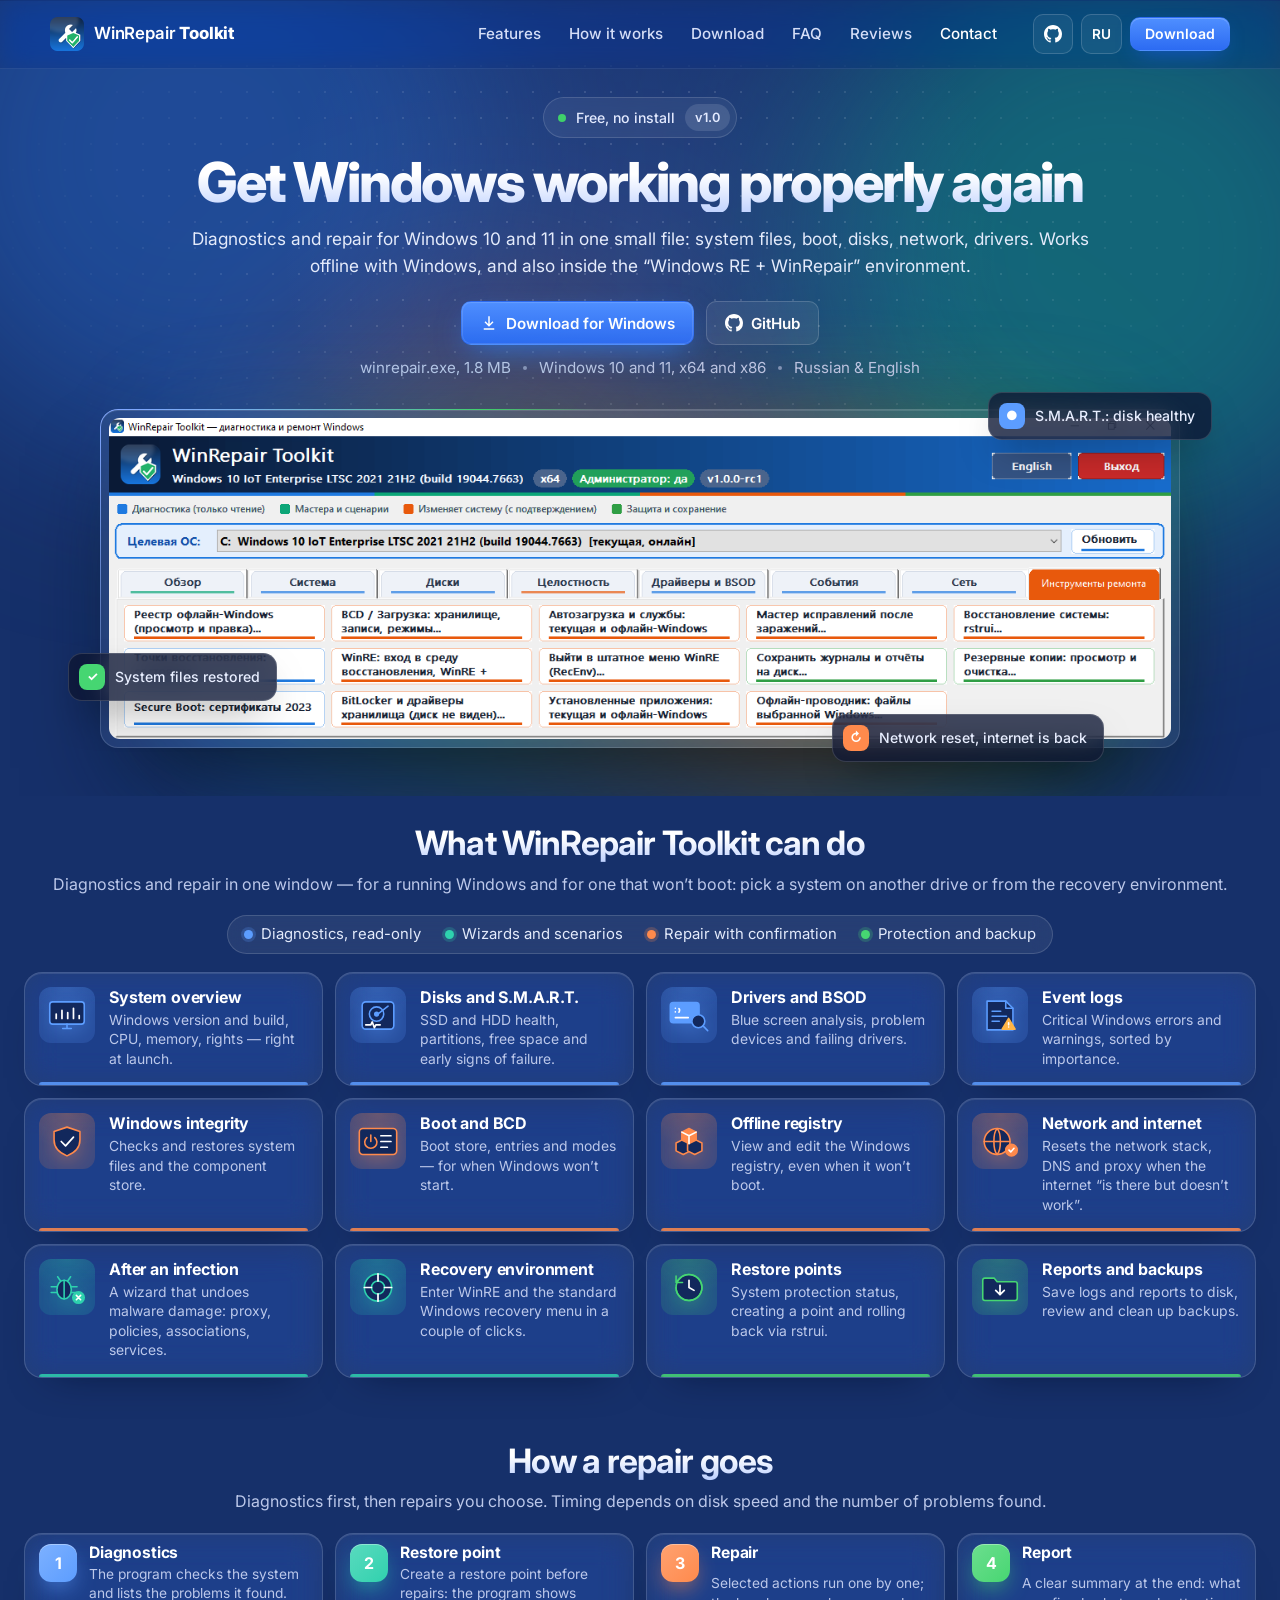
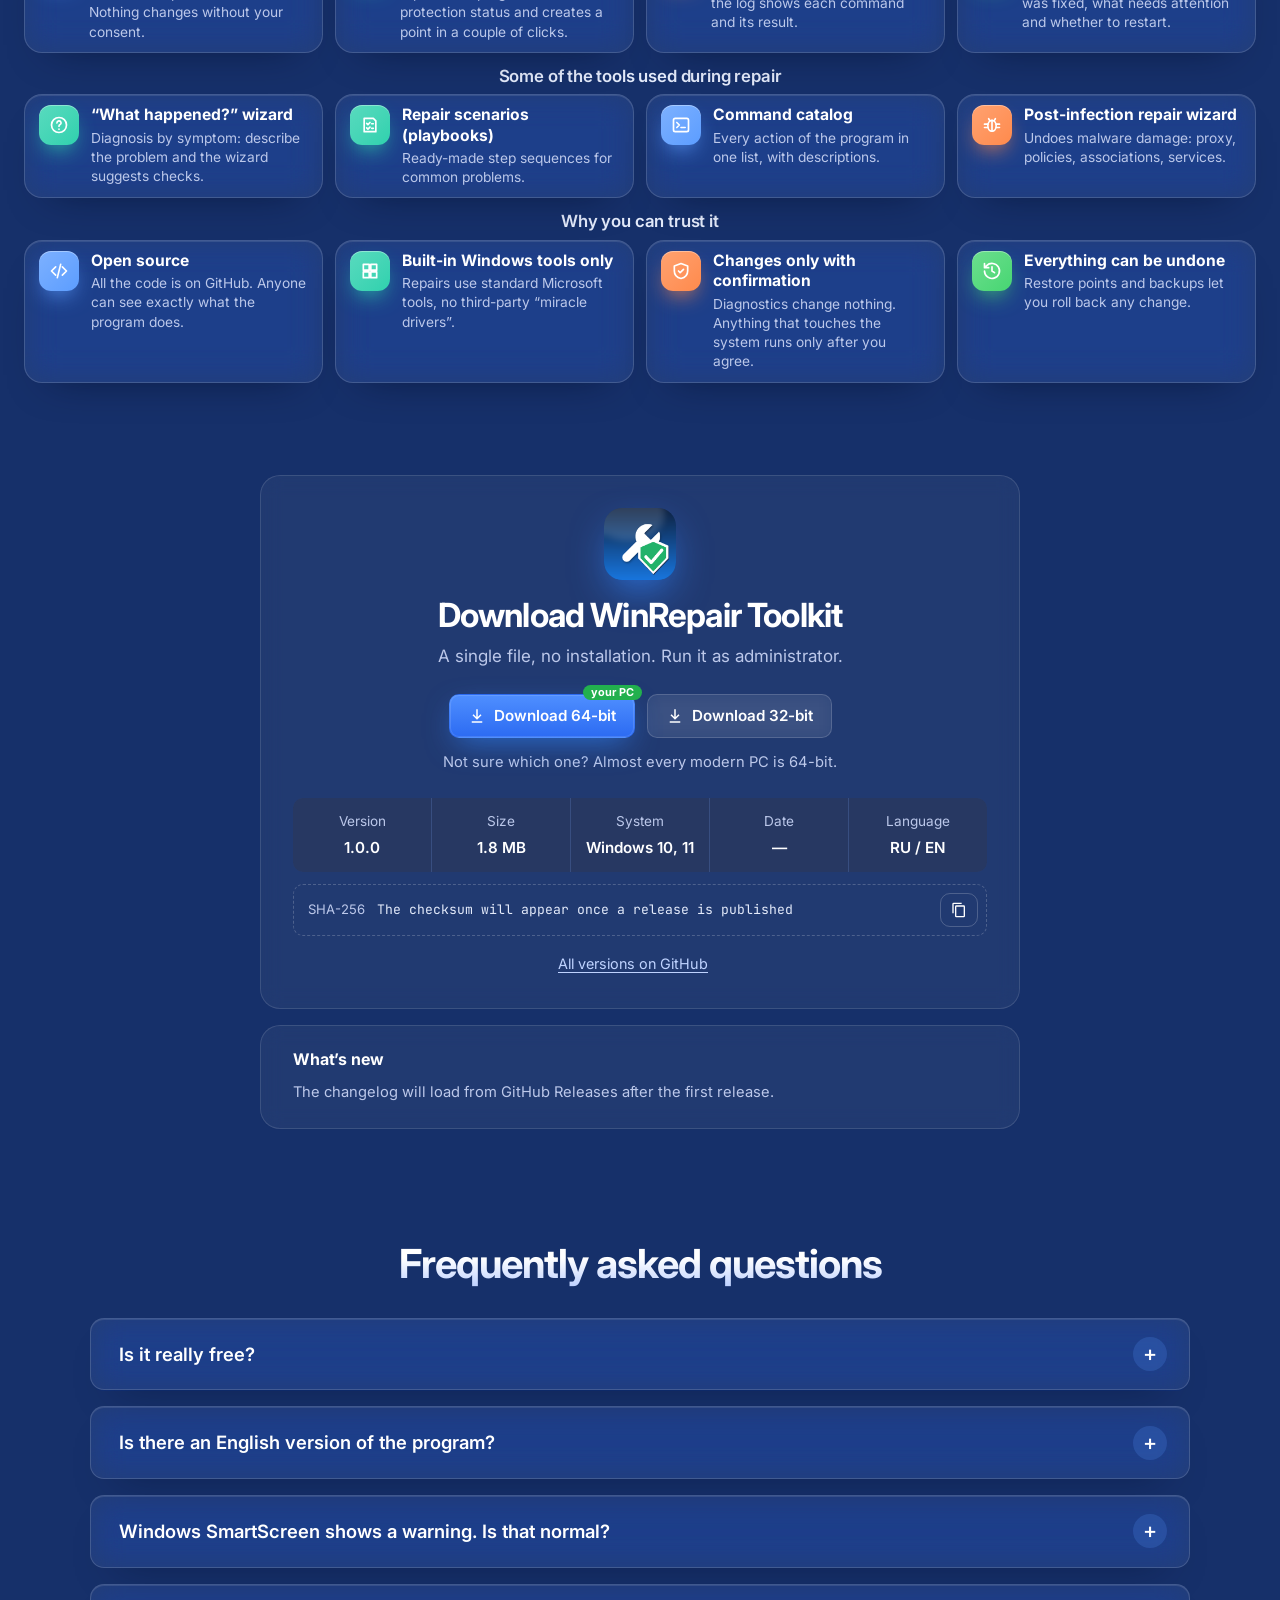
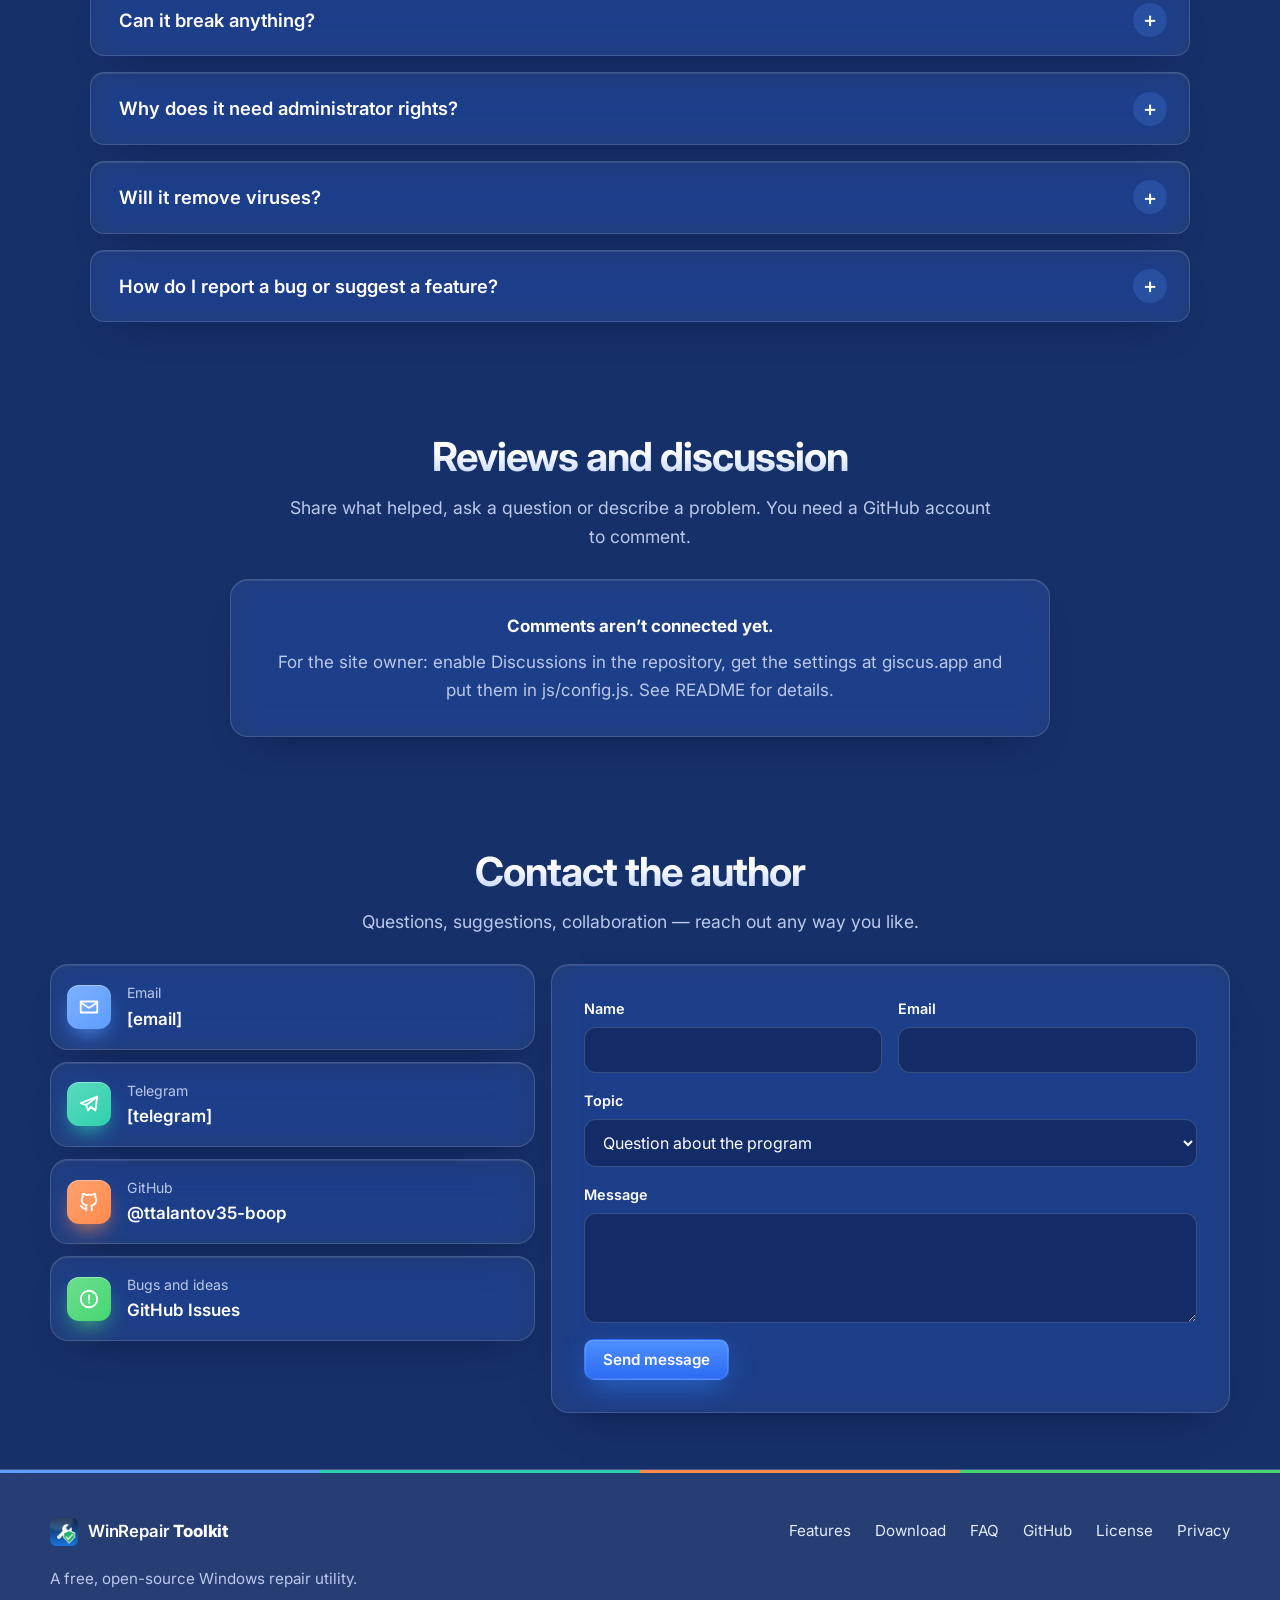
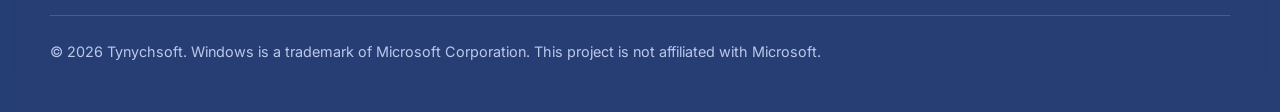
==== index.html @ cd5e45e7 "Add files via upload" ====
<!DOCTYPE html>
<html lang="ru">
<head>
  <meta charset="utf-8">
  <meta name="viewport" content="width=device-width, initial-scale=1">
  <title>WinRepair Toolkit — бесплатная утилита для ремонта Windows 10 и 11</title>
  <meta name="description" content="WinRepair Toolkit находит и исправляет типичные неполадки Windows 10 и 11: системные файлы, сеть, Центр обновления, диски, автозагрузка. Бесплатно, с открытым кодом на GitHub.">
  <meta name="theme-color" content="#16306A">
  <link rel="icon" href="favicon.ico" sizes="any">
  <link rel="icon" href="img/favicon-32.png" type="image/png" sizes="32x32">
  <link rel="apple-touch-icon" href="img/apple-touch-icon.png">
  <link rel="canonical" href="https://your-username.github.io/winrepair-toolkit/">

  <!-- Open Graph -->
  <meta property="og:type" content="website">
  <meta property="og:title" content="WinRepair Toolkit — ремонт Windows в один клик">
  <meta property="og:description" content="Бесплатная утилита с открытым кодом: диагностика и исправление неполадок Windows 10 и 11.">
  <meta property="og:url" content="https://your-username.github.io/winrepair-toolkit/">
  <meta property="og:image" content="https://your-username.github.io/winrepair-toolkit/img/og-image.png">
  <meta property="og:locale" content="ru_RU">
  <meta property="og:locale:alternate" content="en_US">
  <meta name="twitter:card" content="summary_large_image">

  <link rel="preconnect" href="https://fonts.googleapis.com">
  <link rel="preconnect" href="https://fonts.gstatic.com" crossorigin>
  <link href="https://fonts.googleapis.com/css2?family=Inter:wght@400;500;600;700;800&family=JetBrains+Mono:wght@400;600&display=swap" rel="stylesheet">
  <link rel="stylesheet" href="css/style.css">

  <script type="application/ld+json">
  {
    "@context": "https://schema.org",
    "@type": "SoftwareApplication",
    "name": "WinRepair Toolkit",
    "operatingSystem": "Windows 10, Windows 11",
    "inLanguage": ["ru", "en"],
    "applicationCategory": "UtilitiesApplication",
    "fileSize": "1.8 MB",
    "offers": { "@type": "Offer", "price": "0", "priceCurrency": "USD" },
    "description": "Бесплатная утилита для диагностики и ремонта Windows 10 и 11 с открытым исходным кодом."
  }
  </script>
</head>
<body>
  <a class="skip-link" href="#main" data-i18n="skip">Перейти к содержимому</a>
  <div class="scroll-progress" aria-hidden="true"></div>

  <!-- ===== Шапка ===== -->
  <header class="site-header">
    <div class="container header-inner">
      <a class="brand" href="#top" aria-label="WinRepair Toolkit — на главную">
        <img src="img/logo.png" width="34" height="34" alt="">
        <span>WinRepair <b>Toolkit</b></span>
      </a>

      <nav class="main-nav" id="main-nav" aria-label="Основное меню" data-i18n-attr="aria-label:nav.label">
        <a href="#features" data-i18n="nav.features">Возможности</a>
        <a href="#how" data-i18n="nav.how">Как работает</a>
        <a href="#download" data-i18n="nav.download">Скачать</a>
        <a href="#faq" data-i18n="nav.faq">Вопросы</a>
        <a href="#comments" data-i18n="nav.comments">Отзывы</a>
        <a href="#contacts" data-i18n="nav.contacts">Контакты</a>
      </nav>

      <div class="header-actions">
        <a class="gh-link js-gh-repo" href="#" target="_blank" rel="noopener" aria-label="Репозиторий на GitHub" data-i18n-attr="aria-label:gh.repoLabel">
          <svg width="18" height="18" viewBox="0 0 16 16" aria-hidden="true"><path fill="currentColor" d="M8 0C3.58 0 0 3.58 0 8c0 3.54 2.29 6.53 5.47 7.59.4.07.55-.17.55-.38 0-.19-.01-.82-.01-1.49-2.01.37-2.53-.49-2.69-.94-.09-.23-.48-.94-.82-1.13-.28-.15-.68-.52-.01-.53.63-.01 1.08.58 1.23.82.72 1.21 1.87.87 2.33.66.07-.52.28-.87.51-1.07-1.78-.2-3.64-.89-3.64-3.95 0-.87.31-1.59.82-2.15-.08-.2-.36-1.02.08-2.12 0 0 .67-.21 2.2.82.64-.18 1.32-.27 2-.27.68 0 1.36.09 2 .27 1.53-1.04 2.2-.82 2.2-.82.44 1.1.16 1.92.08 2.12.51.56.82 1.27.82 2.15 0 3.07-1.87 3.75-3.65 3.95.29.25.54.73.54 1.48 0 1.07-.01 1.93-.01 2.2 0 .21.15.46.55.38A8.013 8.013 0 0016 8c0-4.42-3.58-8-8-8z"/></svg>
                  </a>
        <button class="icon-btn js-lang" type="button" aria-label="Switch to English" data-i18n-attr="aria-label:lang.switch">EN</button>
        <a class="btn btn-primary btn-sm header-cta" href="#download" data-i18n="cta.download">Скачать</a>
        <button class="icon-btn burger js-burger" type="button" aria-controls="main-nav" aria-expanded="false" aria-label="Открыть меню" data-i18n-attr="aria-label:nav.open">
          <span></span><span></span><span></span>
        </button>
      </div>
    </div>
  </header>

  <main id="main">
    <!-- ===== Hero ===== -->
    <section class="hero" id="top">
      <div class="hero-bg" aria-hidden="true">
        <span class="aurora a1"></span><span class="aurora a2"></span><span class="aurora a3"></span><span class="aurora a4"></span>
        <span class="hero-grid-dots"></span>
        <span class="spotlight"></span>
      </div>

      <div class="container hero-inner">
        <a class="hero-badge" href="#download">
          <span class="dot"></span>
          <span data-i18n="hero.badge">Бесплатно и без установки</span>
          <span class="badge-ver js-version-badge">v1.0</span>
        </a>

        <h1 class="hero-title" data-i18n="hero.title">Windows снова работает как надо</h1>
        <p class="hero-lead" data-i18n="hero.lead">Диагностика и ремонт Windows 10 и 11 в одном маленьком файле: системные файлы, загрузка, диски, сеть, драйверы, работа оффлайн с Windows, также в среде «Windows RE + WinRepair».</p>

        <div class="hero-actions">
          <a class="btn btn-primary btn-glow js-dl-primary" href="#download">
            <svg width="18" height="18" viewBox="0 0 24 24" aria-hidden="true"><path fill="currentColor" d="M11 3h2v10.17l3.59-3.58L18 11l-6 6-6-6 1.41-1.41L11 13.17V3zM5 19h14v2H5z"/></svg>
            <span data-i18n="hero.download">Скачать для Windows</span>
          </a>
          <a class="btn btn-glass js-gh-repo" href="#" target="_blank" rel="noopener">
            <svg width="18" height="18" viewBox="0 0 16 16" aria-hidden="true"><path fill="currentColor" d="M8 0C3.58 0 0 3.58 0 8c0 3.54 2.29 6.53 5.47 7.59.4.07.55-.17.55-.38 0-.19-.01-.82-.01-1.49-2.01.37-2.53-.49-2.69-.94-.09-.23-.48-.94-.82-1.13-.28-.15-.68-.52-.01-.53.63-.01 1.08.58 1.23.82.72 1.21 1.87.87 2.33.66.07-.52.28-.87.51-1.07-1.78-.2-3.64-.89-3.64-3.95 0-.87.31-1.59.82-2.15-.08-.2-.36-1.02.08-2.12 0 0 .67-.21 2.2.82.64-.18 1.32-.27 2-.27.68 0 1.36.09 2 .27 1.53-1.04 2.2-.82 2.2-.82.44 1.1.16 1.92.08 2.12.51.56.82 1.27.82 2.15 0 3.07-1.87 3.75-3.65 3.95.29.25.54.73.54 1.48 0 1.07-.01 1.93-.01 2.2 0 .21.15.46.55.38A8.013 8.013 0 0016 8c0-4.42-3.58-8-8-8z"/></svg>
            <span>GitHub</span>
            <span class="btn-stars js-gh-stars" hidden></span>
          </a>
        </div>
        <p class="hero-meta"><span class="js-file-meta">winrepair.exe, 1,8 МБ</span><span class="sep" aria-hidden="true"></span><span data-i18n="hero.meta">Windows 10 и 11, x64 и x86</span><span class="sep" aria-hidden="true"></span><span data-i18n="hero.lang">Русский и English</span></p>

        <!-- Скриншот программы в 3D-рамке -->
        <div class="showcase js-showcase">
          <div class="showcase-glow" aria-hidden="true"></div>
          <figure class="showcase-frame">
            <img src="img/screenshot.png" width="1280" height="388" alt="Главное окно WinRepair Toolkit: выбор целевой Windows, вкладки диагностики и инструменты ремонта" data-i18n-attr="alt:shot.alt" fetchpriority="high">
          </figure>
          <ul class="chips" aria-hidden="true">
            <li class="chip c1" style="--c: var(--green)"><b>✓</b><span data-i18n="chip.1">Системные файлы восстановлены</span></li>
            <li class="chip c2" style="--c: var(--blue)"><b>●</b><span data-i18n="chip.2">S.M.A.R.T.: диск в норме</span></li>
            <li class="chip c3" style="--c: var(--orange)"><b>↻</b><span data-i18n="chip.3">Сеть сброшена, интернет работает</span></li>
          </ul>
        </div>
      </div>
    </section>

    <!-- ===== Что умеет ===== -->
    <section class="section" id="features">
      <div class="container">
        <header class="section-head">
          <h2 data-i18n="features.title">Что умеет WinRepair Toolkit</h2>
          <p data-i18n="features.lead">Диагностика и ремонт в одном окне — для работающей Windows и для той, что не загружается: выберите систему на другом диске или из среды восстановления.</p>
        </header>

        <ul class="legend" aria-label="Категории инструментов" data-i18n-attr="aria-label:features.cats">
          <li style="--c: var(--blue)" data-i18n="legend.diag">Диагностика, только чтение</li>
          <li style="--c: var(--teal)" data-i18n="legend.wizard">Мастера и сценарии</li>
          <li style="--c: var(--orange)" data-i18n="legend.repair">Ремонт с подтверждением</li>
          <li style="--c: var(--green)" data-i18n="legend.protect">Защита и сохранение</li>
        </ul>

        <ul class="tiles">
          <!-- Диагностика -->
          <li class="tile glass" style="--c: var(--blue); --t: var(--blue-t)">
            <div class="thumb"><svg viewBox="0 0 64 48" aria-hidden="true">
              <rect class="f" x="8" y="5" width="48" height="31" rx="4"/>
              <path d="M26 42h12M32 36v6"/>
              <path class="s" d="M17 28v-6M25 28v-11M33 28v-8M41 28v-14M49 28V24"/>
            </svg></div>
            <h3 data-i18n="t.overview.t">Обзор системы</h3>
            <p data-i18n="t.overview.d">Версия и сборка Windows, процессор, память, права — сразу при запуске.</p>
          </li>
          <li class="tile glass" style="--c: var(--blue); --t: var(--blue-t)">
            <div class="thumb"><svg viewBox="0 0 64 48" aria-hidden="true">
              <rect class="f" x="10" y="5" width="44" height="38" rx="5"/>
              <circle cx="30" cy="22" r="10"/>
              <circle class="dotc" cx="30" cy="22" r="2.5"/>
              <path d="M46 11L33 21"/>
              <path class="s" d="M15 37h7l2-4 3 8 2-4h6"/>
            </svg></div>
            <h3 data-i18n="t.disks.t">Диски и S.M.A.R.T.</h3>
            <p data-i18n="t.disks.d">Здоровье SSD и HDD, разделы, свободное место и ранние признаки отказа.</p>
          </li>
          <li class="tile glass" style="--c: var(--blue); --t: var(--blue-t)">
            <div class="thumb"><svg viewBox="0 0 64 48" aria-hidden="true">
              <rect class="solid" x="6" y="6" width="40" height="28" rx="4"/>
              <path class="w" d="M13 14h.01M13 19h.01M18 14.5q2 2 0 5M13 27h18"/>
              <circle class="f" cx="45" cy="32" r="9"/>
              <path d="M51.5 38.5L58 45"/>
            </svg></div>
            <h3 data-i18n="t.bsod.t">Драйверы и BSOD</h3>
            <p data-i18n="t.bsod.d">Разбор синих экранов, проблемные устройства и сбойные драйверы.</p>
          </li>
          <li class="tile glass" style="--c: var(--blue); --t: var(--blue-t)">
            <div class="thumb"><svg viewBox="0 0 64 48" aria-hidden="true">
              <path class="f" d="M14 4h26l10 10v30H14z"/>
              <path d="M40 4v10h10M21 18h12M21 25h20M21 32h10"/>
              <path class="warn" d="M44 28l9 15H35z"/>
              <path class="w" d="M44 34v3M44 40v.01"/>
            </svg></div>
            <h3 data-i18n="t.events.t">Журналы событий</h3>
            <p data-i18n="t.events.d">Критические ошибки и предупреждения Windows, отобранные по важности.</p>
          </li>

          <!-- Ремонт -->
          <li class="tile glass" style="--c: var(--orange); --t: var(--orange-t)">
            <div class="thumb"><svg viewBox="0 0 64 48" aria-hidden="true">
              <path class="f" d="M32 4l18 6v12c0 11-8 18-18 22-10-4-18-11-18-22V10z"/>
              <path class="s" d="M24 24l6 6 11-12"/>
            </svg></div>
            <h3 data-i18n="t.integrity.t">Целостность Windows</h3>
            <p data-i18n="t.integrity.d">Проверка и восстановление системных файлов и хранилища компонентов.</p>
          </li>
          <li class="tile glass" style="--c: var(--orange); --t: var(--orange-t)">
            <div class="thumb"><svg viewBox="0 0 64 48" aria-hidden="true">
              <rect class="f" x="6" y="6" width="52" height="36" rx="5"/>
              <path d="M22 15v9M16.5 18.5a8.5 8.5 0 1011 0"/>
              <path class="s" d="M36 16h14M36 24h14M36 32h9"/>
            </svg></div>
            <h3 data-i18n="t.boot.t">Загрузка и BCD</h3>
            <p data-i18n="t.boot.d">Хранилище загрузки, записи и режимы — когда Windows не стартует.</p>
          </li>
          <li class="tile glass" style="--c: var(--orange); --t: var(--orange-t)">
            <div class="thumb"><svg viewBox="0 0 64 48" aria-hidden="true">
              <path class="f" d="M14 26l10-5 10 5v11l-10 5-10-5z"/>
              <path class="f" d="M30 26l10-5 10 5v11l-10 5-10-5z"/>
              <path class="solid" d="M22 11l10-5 10 5v11l-10 5-10-5z"/>
              <path class="w" d="M22 11l10 5 10-5M32 16v11"/>
            </svg></div>
            <h3 data-i18n="t.registry.t">Офлайн-реестр</h3>
            <p data-i18n="t.registry.d">Просмотр и правка реестра Windows, даже если она не загружается.</p>
          </li>
          <li class="tile glass" style="--c: var(--orange); --t: var(--orange-t)">
            <div class="thumb"><svg viewBox="0 0 64 48" aria-hidden="true">
              <circle class="f" cx="28" cy="24" r="18"/>
              <path d="M10 24h36M28 6c-6 6-6 30 0 36M28 6c6 6 6 30 0 36"/>
              <circle class="solid" cx="48" cy="36" r="8"/>
              <path class="w" d="M44.5 36l2.5 2.5 4.5-5"/>
            </svg></div>
            <h3 data-i18n="t.net.t">Сеть и интернет</h3>
            <p data-i18n="t.net.d">Сброс сетевого стека, DNS и прокси, когда «интернет есть, но не работает».</p>
          </li>

          <!-- Мастера -->
          <li class="tile glass" style="--c: var(--teal); --t: var(--teal-t)">
            <div class="thumb"><svg viewBox="0 0 64 48" aria-hidden="true">
              <ellipse class="f" cx="28" cy="27" rx="10" ry="13"/>
              <path d="M28 14v26M18 23H10M18 31h-8M38 23h8M38 31h8M23 15l-4-6M33 15l4-6"/>
              <circle class="solid" cx="48" cy="38" r="8"/>
              <path class="w" d="M45 35l6 6M51 35l-6 6"/>
            </svg></div>
            <h3 data-i18n="t.malware.t">После заражения</h3>
            <p data-i18n="t.malware.d">Мастер устраняет последствия вирусов: прокси, политики, ассоциации, службы.</p>
          </li>
          <li class="tile glass" style="--c: var(--teal); --t: var(--teal-t)">
            <div class="thumb"><svg viewBox="0 0 64 48" aria-hidden="true">
              <circle class="f" cx="32" cy="24" r="19"/>
              <circle cx="32" cy="24" r="9"/>
              <path class="s" d="M32 5v10M32 33v10M13 24h10M41 24h10"/>
            </svg></div>
            <h3 data-i18n="t.winre.t">Среда восстановления</h3>
            <p data-i18n="t.winre.d">Вход в WinRE и штатное меню восстановления Windows в пару кликов.</p>
          </li>

          <!-- Защита -->
          <li class="tile glass" style="--c: var(--green); --t: var(--green-t)">
            <div class="thumb"><svg viewBox="0 0 64 48" aria-hidden="true">
              <circle class="f" cx="32" cy="24" r="18"/>
              <path class="s" d="M32 14v10l7 4"/>
              <path d="M14 24a18 18 0 1 0 5.3-12.7L14 17M14 8v9h9"/>
            </svg></div>
            <h3 data-i18n="t.restore.t">Точки восстановления</h3>
            <p data-i18n="t.restore.d">Состояние защиты системы, создание точки и откат через rstrui.</p>
          </li>
          <li class="tile glass" style="--c: var(--green); --t: var(--green-t)">
            <div class="thumb"><svg viewBox="0 0 64 48" aria-hidden="true">
              <path class="f" d="M8 14a3 3 0 013-3h13l4 5h25a3 3 0 013 3v20a3 3 0 01-3 3H11a3 3 0 01-3-3z"/>
              <path class="s" d="M32 21v13M26 28l6 6 6-6"/>
            </svg></div>
            <h3 data-i18n="t.backup.t">Отчёты и резервные копии</h3>
            <p data-i18n="t.backup.d">Журналы и отчёты на диск, просмотр и очистка резервных копий.</p>
          </li>
        </ul>
      </div>
    </section>

    <!-- ===== Как работает (настоящая последовательность) ===== -->
    <section class="section section-alt" id="how">
      <div class="container">
        <header class="section-head">
          <h2 data-i18n="how.title">Как проходит ремонт</h2>
          <p data-i18n="how.lead">Сначала только диагностика, потом ремонт по вашему выбору. Время зависит от скорости диска и числа найденных проблем.</p>
        </header>
        <ol class="steps">
          <li class="glass">
            <span class="step-n">1</span>
            <h3 data-i18n="how.s1.t">Диагностика</h3>
            <p data-i18n="how.s1.d">Программа проверяет систему и показывает список найденных проблем. Ничего не меняется без вашего согласия.</p>
          </li>
          <li class="glass">
            <span class="step-n">2</span>
            <h3 data-i18n="how.s2.t">Точка восстановления</h3>
            <p data-i18n="how.s2.d">Перед ремонтом создайте точку восстановления: программа показывает состояние защиты и создаёт точку в пару кликов.</p>
          </li>
          <li class="glass">
            <span class="step-n">3</span>
            <h3 data-i18n="how.s3.t">Исправление</h3>
            <p data-i18n="how.s3.d">Выбранные действия выполняются по очереди, в журнале видно каждую команду и её результат.</p>
          </li>
          <li class="glass">
            <span class="step-n">4</span>
            <h3 data-i18n="how.s4.t">Отчёт</h3>
            <p data-i18n="how.s4.d">В конце — понятный итог: что было исправлено, что требует внимания и нужна ли перезагрузка.</p>
          </li>
        </ol>

        <h3 class="tools-title" data-i18n="tools.title">Некоторые инструменты, используемые в процессе ремонта</h3>
        <ul class="tools">
          <li class="glass" style="--c: var(--teal)">
            <span class="trust-ic"><svg viewBox="0 0 24 24" aria-hidden="true"><circle cx="12" cy="12" r="9"/><path d="M9.5 9.5a2.5 2.5 0 1 1 3.5 2.3c-.7.3-1 .9-1 1.6M12 17v.01"/></svg></span>
            <div><h4 data-i18n="tools.1.t">Мастер «Что случилось?»</h4><p data-i18n="tools.1.d">Диагностика по симптому: опишите проблему — мастер подскажет проверки.</p></div>
          </li>
          <li class="glass" style="--c: var(--teal)">
            <span class="trust-ic"><svg viewBox="0 0 24 24" aria-hidden="true"><path d="M5 4h11l3 3v13H5z"/><path d="M8 10l1.5 1.5L12 9M8 15.5l1.5 1.5L12 14.5M14 10.5h2M14 16h2"/></svg></span>
            <div><h4 data-i18n="tools.2.t">Сценарии ремонта (playbooks)</h4><p data-i18n="tools.2.d">Готовые последовательности шагов для типовых неполадок.</p></div>
          </li>
          <li class="glass" style="--c: var(--blue)">
            <span class="trust-ic"><svg viewBox="0 0 24 24" aria-hidden="true"><rect x="3" y="4" width="18" height="16" rx="2"/><path d="M7 9l3 3-3 3M12 15h5"/></svg></span>
            <div><h4 data-i18n="tools.3.t">Каталог команд</h4><p data-i18n="tools.3.d">Все действия программы в одном списке с описанием.</p></div>
          </li>
          <li class="glass" style="--c: var(--orange)">
            <span class="trust-ic"><svg viewBox="0 0 24 24" aria-hidden="true"><ellipse cx="12" cy="13" rx="5" ry="6.5"/><path d="M12 6.5V19.5M7 11H3M7 15H3M17 11h4M17 15h4M9.5 7L8 4.5M14.5 7L16 4.5"/></svg></span>
            <div><h4 data-i18n="tools.4.t">Мастер исправлений после заражения</h4><p data-i18n="tools.4.d">Устраняет последствия вирусов: прокси, политики, ассоциации, службы.</p></div>
          </li>
        </ul>

        <h3 class="tools-title" id="safety" data-i18n="safe.title">Почему этому можно доверять</h3>
        <ul class="tools trust-row">
          <li class="glass" style="--c: var(--blue)">
            <span class="trust-ic"><svg viewBox="0 0 24 24" aria-hidden="true"><path d="M8 7l-5 5 5 5M16 7l5 5-5 5M14 4l-4 16"/></svg></span>
            <div><h4 data-i18n="safe.1.t">Открытый исходный код</h4><p data-i18n="safe.1.d">Весь код лежит на GitHub. Любой может посмотреть, что именно делает программа.</p></div>
          </li>
          <li class="glass" style="--c: var(--teal)">
            <span class="trust-ic"><svg viewBox="0 0 24 24" aria-hidden="true"><path d="M4 4h7v7H4zM13 4h7v7h-7zM4 13h7v7H4zM13 13h7v7h-7z"/></svg></span>
            <div><h4 data-i18n="safe.2.t">Только встроенные средства Windows</h4><p data-i18n="safe.2.d">Ремонт выполняется штатными средствами Microsoft, без сторонних «чудо-драйверов».</p></div>
          </li>
          <li class="glass" style="--c: var(--orange)">
            <span class="trust-ic"><svg viewBox="0 0 24 24" aria-hidden="true"><path d="M12 3l8 3v6c0 5-3.5 8-8 9-4.5-1-8-4-8-9V6z"/><path d="M9 12l2 2 4-4"/></svg></span>
            <div><h4 data-i18n="safe.3.t">Изменения только с подтверждением</h4><p data-i18n="safe.3.d">Диагностика ничего не меняет. Всё, что затрагивает систему, выполняется только после вашего согласия.</p></div>
          </li>
          <li class="glass" style="--c: var(--green)">
            <span class="trust-ic"><svg viewBox="0 0 24 24" aria-hidden="true"><path d="M3 12a9 9 0 1 0 2.6-6.4L3 8M3 3v5h5M12 7v5l3 2"/></svg></span>
            <div><h4 data-i18n="safe.4.t">Всё можно отменить</h4><p data-i18n="safe.4.d">Точки восстановления и резервные копии позволяют откатить любое изменение.</p></div>
          </li>
        </ul>
      </div>
    </section>

    <!-- ===== Скачать ===== -->
    <section class="section section-dark" id="download">
      <div class="container dl-wrap">
        <div class="dl-main">
          <img class="dl-appicon" src="img/logo.png" width="64" height="64" alt="">
          <h2 data-i18n="dl.title">Скачать WinRepair Toolkit</h2>
          <p class="dl-sub"><span data-i18n="dl.sub">Один файл, без установки. Запустите от имени администратора.</span></p>

          <div class="dl-buttons">
            <a class="btn btn-primary btn-glow js-dl-x64" href="#" target="_blank" rel="noopener">
              <svg width="18" height="18" viewBox="0 0 24 24" aria-hidden="true"><path fill="currentColor" d="M11 3h2v10.17l3.59-3.58L18 11l-6 6-6-6 1.41-1.41L11 13.17V3zM5 19h14v2H5z"/></svg>
              <span data-i18n="dl.x64">Скачать 64-бит</span>
            </a>
            <a class="btn btn-glass js-dl-x86" href="#" target="_blank" rel="noopener">
              <svg width="18" height="18" viewBox="0 0 24 24" aria-hidden="true"><path fill="currentColor" d="M11 3h2v10.17l3.59-3.58L18 11l-6 6-6-6 1.41-1.41L11 13.17V3zM5 19h14v2H5z"/></svg>
              <span data-i18n="dl.x86">Скачать 32-бит</span>
            </a>
          </div>
          <p class="dl-hint js-arch-hint" data-i18n="dl.hint">Не знаете, какую выбрать? Почти все современные компьютеры — 64-бит.</p>

          <dl class="dl-facts">
            <div><dt data-i18n="dl.f.ver">Версия</dt><dd class="js-version">1.0.0</dd></div>
            <div><dt data-i18n="dl.f.size">Размер</dt><dd class="js-size">1,8 МБ</dd></div>
            <div><dt data-i18n="dl.f.os">Система</dt><dd>Windows 10, 11</dd></div>
            <div><dt data-i18n="dl.f.date">Дата</dt><dd class="js-release-date">—</dd></div>
            <div><dt data-i18n="dl.f.lang">Язык</dt><dd>RU / EN</dd></div>
          </dl>

          <div class="checksum">
            <span data-i18n="dl.sha">SHA-256</span>
            <code class="js-sha">появится после публикации релиза</code>
            <button type="button" class="icon-btn js-copy-sha" aria-label="Скопировать" data-i18n-attr="aria-label:dl.copy">
              <svg width="16" height="16" viewBox="0 0 24 24" aria-hidden="true"><path fill="currentColor" d="M16 1H4a2 2 0 00-2 2v14h2V3h12zm3 4H8a2 2 0 00-2 2v14a2 2 0 002 2h11a2 2 0 002-2V7a2 2 0 00-2-2zm0 16H8V7h11z"/></svg>
            </button>
          </div>
          <p class="dl-more"><a class="js-gh-releases" href="#" target="_blank" rel="noopener" data-i18n="dl.all">Все версии на GitHub</a><span class="js-dl-count"></span></p>
        </div>

        <aside class="dl-side">
          <h3 data-i18n="dl.changes">Что нового</h3>
          <ul class="changelog js-changelog">
            <li class="muted" data-i18n="dl.changesEmpty">Список изменений подтянется из GitHub Releases после первого релиза.</li>
          </ul>
        </aside>
      </div>
    </section>

    <!-- ===== FAQ ===== -->
    <section class="section" id="faq">
      <div class="container wide-faq">
        <header class="section-head">
          <h2 data-i18n="faq.title">Частые вопросы</h2>
        </header>
        <div class="faq">
          <details class="glass">
            <summary data-i18n="faq.1.q">Программа правда бесплатная?</summary>
            <p data-i18n="faq.1.a">Да. WinRepair Toolkit распространяется бесплатно, с открытым исходным кодом. Никаких платных версий, пробных периодов и рекламы.</p>
          </details>
          <details class="glass">
            <summary data-i18n="faq.7.q">Есть ли английская версия программы?</summary>
            <p data-i18n="faq.7.a">Да. Язык интерфейса переключается кнопкой English в окне программы — программа быстро перезапускается на выбранном языке.</p>
          </details>
          <details class="glass">
            <summary data-i18n="faq.2.q">Windows SmartScreen предупреждает при запуске. Это нормально?</summary>
            <p data-i18n="faq.2.a">Да, так бывает с новыми программами без дорогой цифровой подписи. Сверьте контрольную сумму SHA-256 с указанной на этой странице, затем нажмите «Подробнее» → «Выполнить в любом случае».</p>
          </details>
          <details class="glass">
            <summary data-i18n="faq.3.q">Можно ли что-то сломать?</summary>
            <p data-i18n="faq.3.a">Программа использует только штатные средства Windows и перед ремонтом создаёт точку восстановления. Если результат не понравится, откатитесь через «Восстановление системы».</p>
          </details>
          <details class="glass">
            <summary data-i18n="faq.4.q">Зачем нужны права администратора?</summary>
            <p data-i18n="faq.4.a">Команды вроде SFC, DISM и сброса сети работают только с правами администратора — так устроена сама Windows.</p>
          </details>
          <details class="glass">
            <summary data-i18n="faq.5.q">Поможет ли программа против вирусов?</summary>
            <p data-i18n="faq.5.a">Нет, это не антивирус. Но она исправляет последствия: сбитые настройки прокси, отключённые службы, повреждённые системные файлы. Сначала проверьте компьютер антивирусом.</p>
          </details>
          <details class="glass">
            <summary data-i18n="faq.6.q">Как сообщить об ошибке или предложить функцию?</summary>
            <p data-i18n="faq.6.a">Создайте issue на GitHub или напишите в форму внизу страницы. Приложите отчёт о системе — так проблему найти гораздо быстрее.</p>
          </details>
        </div>
      </div>
    </section>

    <!-- ===== Комментарии (Giscus) ===== -->
    <section class="section section-alt" id="comments">
      <div class="container narrow">
        <header class="section-head">
          <h2 data-i18n="cm.title">Отзывы и обсуждение</h2>
          <p data-i18n="cm.lead">Поделитесь, что помогло, задайте вопрос или расскажите о проблеме. Для комментария нужен аккаунт GitHub.</p>
        </header>
        <div class="comments js-comments">
          <div class="glass comments-setup js-comments-setup">
            <p><b data-i18n="cm.setupT">Комментарии ещё не подключены.</b></p>
            <p data-i18n="cm.setupD">Владельцу сайта: включите Discussions в репозитории, получите параметры на giscus.app и впишите их в файл js/config.js. Подробности — в README.</p>
          </div>
        </div>
      </div>
    </section>

    <!-- ===== Контакты ===== -->
    <section class="section" id="contacts">
      <div class="container">
        <header class="section-head">
          <h2 data-i18n="ct.title">Связаться с автором</h2>
          <p data-i18n="ct.lead">Вопросы, предложения, сотрудничество — пишите любым удобным способом.</p>
        </header>
        <div class="contacts">
          <ul class="contact-cards">
            <li><a class="glass contact-card js-email" href="#" style="--c: var(--blue)">
              <span class="trust-ic"><svg viewBox="0 0 24 24" aria-hidden="true"><path d="M3 6h18v12H3z"/><path d="M3 7l9 6 9-6"/></svg></span>
              <span><small data-i18n="ct.email">Почта</small><b class="js-email-text">[email]</b></span>
            </a></li>
            <li><a class="glass contact-card js-telegram" href="#" target="_blank" rel="noopener" style="--c: var(--teal)">
              <span class="trust-ic"><svg viewBox="0 0 24 24" aria-hidden="true"><path d="M21 4L3 11l6 2 2 6 3-4 5 4z"/><path d="M9 13l12-9"/></svg></span>
              <span><small>Telegram</small><b class="js-telegram-text">[telegram]</b></span>
            </a></li>
            <li><a class="glass contact-card js-gh-profile" href="#" target="_blank" rel="noopener" style="--c: var(--orange)">
              <span class="trust-ic"><svg viewBox="0 0 24 24" aria-hidden="true"><path d="M9 19c-4 1.5-4-2-6-2.5M15 21v-3.5c0-1 .1-1.4-.5-2 2.8-.3 5.5-1.4 5.5-6a4.6 4.6 0 0 0-1.3-3.2 4.2 4.2 0 0 0-.1-3.2s-1.1-.3-3.5 1.3a12 12 0 0 0-6.2 0C6.5 2.8 5.4 3.1 5.4 3.1a4.2 4.2 0 0 0-.1 3.2A4.6 4.6 0 0 0 4 9.5c0 4.6 2.7 5.7 5.5 6-.6.6-.6 1.2-.5 2V21"/></svg></span>
              <span><small>GitHub</small><b class="js-gh-profile-text">[github]</b></span>
            </a></li>
            <li><a class="glass contact-card js-gh-issues" href="#" target="_blank" rel="noopener" style="--c: var(--green)">
              <span class="trust-ic"><svg viewBox="0 0 24 24" aria-hidden="true"><circle cx="12" cy="12" r="9"/><path d="M12 8v5M12 16v.01"/></svg></span>
              <span><small data-i18n="ct.bugs">Ошибки и идеи</small><b data-i18n="ct.issues">GitHub Issues</b></span>
            </a></li>
          </ul>

          <form class="glass contact-form js-contact-form" novalidate>
            <div class="field-row">
              <div class="field">
                <label for="cf-name" data-i18n="ct.f.name">Имя</label>
                <input id="cf-name" name="name" type="text" autocomplete="name" required>
                <span class="field-err" data-i18n="ct.f.nameErr">Укажите имя</span>
              </div>
              <div class="field">
                <label for="cf-email" data-i18n="ct.f.email">Электронная почта</label>
                <input id="cf-email" name="email" type="email" autocomplete="email" required>
                <span class="field-err" data-i18n="ct.f.emailErr">Укажите почту в формате name@example.com</span>
              </div>
            </div>
            <div class="field">
              <label for="cf-topic" data-i18n="ct.f.topic">Тема</label>
              <select id="cf-topic" name="topic">
                <option value="question" data-i18n="ct.f.t1">Вопрос по программе</option>
                <option value="bug" data-i18n="ct.f.t2">Сообщение об ошибке</option>
                <option value="idea" data-i18n="ct.f.t3">Идея или предложение</option>
                <option value="other" data-i18n="ct.f.t4">Другое</option>
              </select>
            </div>
            <div class="field">
              <label for="cf-msg" data-i18n="ct.f.msg">Сообщение</label>
              <textarea id="cf-msg" name="message" rows="4" required minlength="10"></textarea>
              <span class="field-err" data-i18n="ct.f.msgErr">Напишите хотя бы пару слов (от 10 символов)</span>
            </div>
            <div class="form-foot">
              <button class="btn btn-primary btn-glow" type="submit" data-i18n="ct.f.send">Отправить сообщение</button>
              <p class="form-status js-form-status" role="status" aria-live="polite"></p>
            </div>
          </form>
        </div>
      </div>
    </section>
  </main>

  <!-- ===== Подвал ===== -->
  <footer class="site-footer">
    <div class="container footer-inner">
      <div class="footer-brand">
        <a class="brand" href="#top"><img src="img/logo.png" width="28" height="28" alt=""><span>WinRepair <b>Toolkit</b></span></a>
        <p data-i18n="ft.about">Бесплатная утилита для ремонта Windows с открытым исходным кодом.</p>
      </div>
      <nav class="footer-nav" aria-label="Ссылки в подвале" data-i18n-attr="aria-label:ft.nav">
        <a href="#features" data-i18n="nav.features">Возможности</a>
        <a href="#download" data-i18n="nav.download">Скачать</a>
        <a href="#faq" data-i18n="nav.faq">Вопросы</a>
        <a class="js-gh-repo" href="#" target="_blank" rel="noopener">GitHub</a>
        <a class="js-gh-license" href="#" target="_blank" rel="noopener" data-i18n="ft.license">Лицензия</a>
        <a href="#privacy" class="js-privacy-open" data-i18n="ft.privacy">Конфиденциальность</a>
      </nav>
      <p class="footer-copy">© <span class="js-year">2026</span> <span class="js-author">[Автор]</span>. <span data-i18n="ft.ms">Windows — товарный знак Microsoft Corporation. Проект не связан с Microsoft.</span></p>
    </div>
  </footer>

  <!-- Политика конфиденциальности -->
  <dialog class="modal js-privacy" aria-labelledby="privacy-title">
    <h2 id="privacy-title" data-i18n="pv.title">Конфиденциальность</h2>
    <p data-i18n="pv.1">Программа WinRepair Toolkit не собирает и не отправляет никаких данных.</p>
    <p data-i18n="pv.2">Сайт не использует cookies для отслеживания. Комментарии работают через сервис Giscus и GitHub Discussions и подчиняются правилам GitHub. Сообщения из формы обратной связи используются только для ответа вам.</p>
    <button type="button" class="btn btn-primary js-privacy-close" data-i18n="pv.close">Понятно</button>
  </dialog>

  <button class="to-top js-to-top" type="button" aria-label="Наверх" data-i18n-attr="aria-label:totop">
    <svg width="20" height="20" viewBox="0 0 24 24" aria-hidden="true"><path fill="currentColor" d="M12 5l7 7-1.4 1.4-4.6-4.6V20h-2V8.8l-4.6 4.6L5 12z"/></svg>
  </button>
  <div class="toast js-toast" role="status" aria-live="polite"></div>

  <script src="js/config.js"></script>
  <script src="js/i18n.js"></script>
  <script src="js/main.js"></script>
</body>
</html>
---- css/style.css ----
/* ==========================================================
   WinRepair Toolkit — стили
   ========================================================== */

/* ---------- Токены ---------- */
:root {
  /* Единый фон всего сайта — спокойный синий */
  --bg: #16306A;
  --surface: #1C3B7E;
  --surface-2: #21448F;
  --glass: rgba(255, 255, 255, .07);
  --glass-border: rgba(255, 255, 255, .15);
  --glass-hi: rgba(255, 255, 255, .10);
  --glass-shadow: rgba(4, 12, 40, .7);
  --field: rgba(6, 16, 45, .35);

  /* Текст: высокий контраст */
  --ink: #FFFFFF;
  --text: #E4EBFB;
  --muted: #BCC8EA;
  --line: rgba(255, 255, 255, .16);
  --head-2: #B5CBFF;

  /* Акцент и категории — как в программе, осветлённые для синего фона */
  --cobalt: #5C96FF;
  --cobalt-600: #4683F5;
  --cobalt-100: rgba(92, 150, 255, .2);
  --navy: #0B1F4D;
  --navy-2: #153A9A;
  --blue: #5C9DFF;   --blue-t: rgba(92, 157, 255, .16);
  --teal: #2ED1AE;   --teal-t: rgba(46, 209, 174, .14);
  --orange: #FF8A4C; --orange-t: rgba(255, 138, 76, .15);
  --green: #46D672;  --green-t: rgba(70, 214, 114, .14);
  --green-100: rgba(70, 214, 114, .15);
  --amber: #FFB547;
  --stripe: linear-gradient(90deg, var(--blue) 0 25%, var(--teal) 25% 50%, var(--orange) 50% 75%, var(--green) 75%);

  --font: 'Inter', system-ui, -apple-system, 'Segoe UI', Roboto, sans-serif;
  --mono: 'JetBrains Mono', ui-monospace, Consolas, monospace;

  --s1: 4px; --s2: 8px; --s3: 12px; --s4: 16px; --s5: 24px;
  --s6: 32px; --s7: 48px; --s8: 64px; --s9: 96px;

  --r-sm: 6px;
  --r: 10px;
  --r-lg: 16px;

  --header-h: 68px;
  --ease: cubic-bezier(.2, .7, .2, 1);
  color-scheme: dark;
}

/* ---------- База ---------- */
*, *::before, *::after { box-sizing: border-box; }
html { scroll-behavior: smooth; scroll-padding-top: calc(var(--header-h) + 16px); -webkit-text-size-adjust: 100%; }
body {
  margin: 0;
  font-family: var(--font);
  font-size: 17px;
  line-height: 1.65;
  color: var(--text);
  background: var(--bg);
  -webkit-font-smoothing: antialiased;
  transition: background-color .3s, color .3s;
}
img, svg { display: block; max-width: 100%; }
[hidden] { display: none !important; }
a { color: var(--cobalt); text-decoration-thickness: 1px; text-underline-offset: 3px; }
h1, h2, h3 { color: var(--ink); line-height: 1.15; margin: 0; font-weight: 700; letter-spacing: -0.02em; }
h1 { font-size: clamp(2.3rem, 5.2vw, 4rem); letter-spacing: -0.035em; font-weight: 800; }
h2 { font-size: clamp(1.75rem, 3.2vw, 2.5rem); letter-spacing: -0.025em; }
h3 { font-size: 1.1rem; letter-spacing: -0.01em; }
p { margin: 0; }
code { font-family: var(--mono); font-size: .82em; }
:focus-visible { outline: 3px solid #9CC0FF; outline-offset: 3px; border-radius: 4px; }

.container { width: min(1180px, 100% - 40px); margin-inline: auto; }
.narrow { width: min(820px, 100% - 40px); }
.wide-faq { width: min(1100px, 100% - 40px); }
.muted { color: var(--muted); }

.skip-link {
  position: absolute; left: 16px; top: -60px; z-index: 200;
  background: var(--cobalt); color: #fff; padding: 10px 16px; border-radius: var(--r-sm);
}
.skip-link:focus { top: 12px; }

/* ---------- Кнопки ---------- */
.btn {
  display: inline-flex; align-items: center; justify-content: center; gap: 8px;
  font: 600 .95rem/1 var(--font);
  padding: 12px 18px; border-radius: 10px;
  border: 1px solid transparent; cursor: pointer; text-decoration: none; white-space: nowrap;
  transition: transform .15s var(--ease), background-color .2s, border-color .2s, box-shadow .25s;
}
.btn:active { transform: translateY(1px); }
.btn-primary { background: linear-gradient(180deg, #4F8FFF, #2C6BF2); color: #fff; box-shadow: 0 8px 22px -10px #1E5EEB, inset 0 1px 0 rgba(255,255,255,.22); }
.btn-primary:hover { background: linear-gradient(180deg, #62A0FF, #3577F5); }
.btn-glow { box-shadow: 0 0 0 1px rgba(255,255,255,.12) inset, 0 10px 30px -8px rgba(47,123,234,.85); }
.btn-glow:hover { box-shadow: 0 0 0 1px rgba(255,255,255,.2) inset, 0 12px 40px -6px rgba(47,123,234,1); transform: translateY(-1px); }
.btn-glass { background: rgba(255,255,255,.07); color: #fff; border-color: rgba(255,255,255,.16); backdrop-filter: blur(8px); }
.btn-glass:hover { background: rgba(255,255,255,.12); border-color: rgba(255,255,255,.3); }
.btn-stars { padding: 3px 8px; margin-left: 2px; border-radius: 6px; background: rgba(255,255,255,.12); font-size: .8rem; }
.btn-stars::before { content: '★ '; color: var(--amber); }
.btn-sm { padding: 9px 14px; font-size: .88rem; }

.icon-btn {
  display: inline-grid; place-items: center;
  min-width: 40px; height: 40px; padding: 0 10px;
  border: 1.5px solid var(--line); border-radius: var(--r);
  background: var(--surface); color: var(--ink);
  font: 600 .85rem var(--font); cursor: pointer;
  transition: border-color .2s, background-color .2s;
}
.icon-btn:hover { border-color: var(--ink); }

/* ---------- Прогресс прокрутки ---------- */
.scroll-progress {
  position: fixed; inset: 0 0 auto 0; height: 3px; z-index: 120;
  background: linear-gradient(90deg, var(--blue), var(--teal), var(--orange), var(--green)); transform-origin: 0 50%; transform: scaleX(0);
}

/* ---------- Шапка ---------- */
.site-header {
  position: sticky; top: 0; z-index: 100;
  background: rgba(22, 48, 106, .72);
  backdrop-filter: saturate(1.4) blur(12px);
  -webkit-backdrop-filter: saturate(1.4) blur(12px);
  border-bottom: 1px solid transparent;
  transition: border-color .3s, background-color .3s;
}
.site-header.scrolled { border-bottom-color: var(--line); }
.header-inner { height: var(--header-h); display: flex; align-items: center; gap: var(--s5); }
.brand { display: inline-flex; align-items: center; gap: 10px; text-decoration: none; color: var(--ink); font-weight: 600; font-size: 1.05rem; letter-spacing: -0.01em; white-space: nowrap; }
.brand b { font-weight: 800; }
.main-nav { display: flex; gap: var(--s1); margin-left: auto; }
.main-nav a {
  color: var(--text); text-decoration: none; font-weight: 500; font-size: .95rem;
  padding: 8px 12px; border-radius: var(--r-sm); transition: color .2s, background-color .2s;
}
.main-nav a:hover { color: var(--ink); background: var(--surface-2); }
.main-nav a.active { color: var(--cobalt); }
.header-actions { display: flex; align-items: center; gap: var(--s2); }
.gh-link {
  display: inline-flex; align-items: center; gap: 6px; height: 40px; padding: 0 10px;
  border: 1.5px solid var(--line); border-radius: var(--r); color: var(--ink); text-decoration: none; font-weight: 600; font-size: .85rem;
}
.gh-link:hover { border-color: var(--ink); }

.burger { display: none; flex-direction: column; justify-content: center; align-items: center; gap: 4px; }
.burger span { display: block; width: 18px; height: 2px; background: currentColor; border-radius: 2px; transition: transform .25s var(--ease), opacity .2s; }
.burger[aria-expanded="true"] span:nth-child(1) { transform: translateY(6px) rotate(45deg); }
.burger[aria-expanded="true"] span:nth-child(2) { opacity: 0; }
.burger[aria-expanded="true"] span:nth-child(3) { transform: translateY(-6px) rotate(-45deg); }

/* ---------- Hero (всегда тёмный) ---------- */
.hero {
  position: relative; isolation: isolate; overflow: hidden;
  margin-top: calc(var(--header-h) * -1);
  padding: calc(var(--header-h) + 72px) 0 110px;
  background: transparent; color: var(--text);
  text-align: center;
}
.hero-bg { position: absolute; inset: 0; z-index: -1; pointer-events: none; }
.aurora {
  position: absolute; width: 46vw; height: 46vw; min-width: 420px; min-height: 420px;
  border-radius: 50%; filter: blur(90px); opacity: .35; mix-blend-mode: screen;
  animation: drift 18s ease-in-out infinite alternate;
}
.a1 { background: #2F7BEA; left: -8%; top: -18%; }
.a2 { background: #0FA68A; right: -10%; top: -6%; animation-delay: -5s; animation-duration: 22s; opacity: .45; }
.a3 { background: #F2641A; left: 22%; top: 38%; width: 30vw; height: 30vw; opacity: .28; animation-delay: -9s; }
.a4 { background: #22B04E; right: 18%; top: 50%; width: 26vw; height: 26vw; opacity: .25; animation-delay: -13s; animation-duration: 26s; }
@keyframes drift {
  0%   { transform: translate(0, 0) scale(1); }
  50%  { transform: translate(6vw, 4vh) scale(1.12); }
  100% { transform: translate(-4vw, 8vh) scale(.95); }
}
.hero-grid-dots {
  position: absolute; inset: 0;
  background-image: radial-gradient(rgba(255,255,255,.14) 1px, transparent 1px);
  background-size: 26px 26px;
  -webkit-mask-image: radial-gradient(ellipse 70% 55% at 50% 30%, #000 30%, transparent 75%);
          mask-image: radial-gradient(ellipse 70% 55% at 50% 30%, #000 30%, transparent 75%);
}
.spotlight {
  position: absolute; inset: 0;
  background: radial-gradient(600px circle at var(--mx, 50%) var(--my, 30%), rgba(120, 160, 255, .16), transparent 60%);
  transition: background .1s;
}
.hero-inner { display: flex; flex-direction: column; align-items: center; }

.hero-badge {
  position: relative; display: inline-flex; align-items: center; gap: 10px;
  padding: 6px 6px 6px 14px; border-radius: 999px;
  color: #E3EAFF; font-size: .88rem; font-weight: 500; text-decoration: none;
  background: rgba(255,255,255,.06); border: 1px solid rgba(255,255,255,.14);
  backdrop-filter: blur(8px); overflow: hidden;
  animation: rise .8s var(--ease) both;
}
.hero-badge::before { /* блик */
  content: ''; position: absolute; inset: 0;
  background: linear-gradient(110deg, transparent 30%, rgba(255,255,255,.18) 50%, transparent 70%);
  transform: translateX(-100%); animation: shine 4.5s ease-in-out 1.2s infinite;
}
.hero-badge .dot { width: 8px; height: 8px; border-radius: 50%; background: #3FD06A; box-shadow: 0 0 0 0 rgba(63,208,106,.6); animation: pulse 2s infinite; }
.badge-ver { padding: 3px 10px; border-radius: 999px; background: rgba(255,255,255,.12); font-weight: 600; font-size: .8rem; }
.hero-badge:hover { border-color: rgba(255,255,255,.3); }
@keyframes shine { 0%, 60% { transform: translateX(-100%); } 100% { transform: translateX(100%); } }
@keyframes pulse { 70% { box-shadow: 0 0 0 8px rgba(63,208,106,0); } 100% { box-shadow: 0 0 0 0 rgba(63,208,106,0); } }

.hero-title {
  margin-top: var(--s5); max-width: 15ch;
  font-size: clamp(2.6rem, 6.4vw, 5.2rem); font-weight: 800; letter-spacing: -0.04em; line-height: 1.02;
  background: linear-gradient(180deg, #FFFFFF 35%, #C2D4FF 100%);
  -webkit-background-clip: text; background-clip: text; color: transparent;
  animation: rise .9s var(--ease) .08s both;
}
.hero-lead { margin-top: var(--s5); max-width: 58ch; font-size: 1.15rem; color: var(--text); animation: rise .9s var(--ease) .16s both; }
.hero-actions { display: flex; flex-wrap: wrap; justify-content: center; gap: var(--s3); margin-top: var(--s6); animation: rise .9s var(--ease) .24s both; }
.hero-meta { display: inline-flex; flex-wrap: wrap; justify-content: center; align-items: center; gap: 6px 12px; margin-top: var(--s4); font-size: .95rem; color: var(--muted); animation: rise .9s var(--ease) .3s both; }
.hero-meta .sep { width: 4px; height: 4px; border-radius: 50%; background: currentColor; opacity: .6; }
@keyframes rise { from { opacity: 0; transform: translateY(14px); } }

/* Витрина со скриншотом */
.showcase {
  position: relative; width: min(1080px, 100%);
  margin-top: var(--s8); perspective: 1400px;
  animation: rise 1.1s var(--ease) .4s both;
}
.showcase-glow {
  position: absolute; inset: 8% 6% -6%; z-index: -1; border-radius: 40px;
  background: linear-gradient(90deg, #2F7BEA, #0FA68A, #F2641A, #22B04E);
  filter: blur(60px); opacity: .45;
}
.showcase-frame {
  --tilt: 22deg;
  position: relative; margin: 0; padding: 8px; border-radius: 18px;
  background: rgba(255,255,255,.06);
  border: 1px solid rgba(255,255,255,.14);
  box-shadow: 0 50px 100px -30px rgba(0,0,0,.7), inset 0 1px 0 rgba(255,255,255,.12);
  transform: rotateX(var(--tilt)) scale(calc(1 - var(--tilt) / 400deg));
  transform-origin: 50% 0;
  transition: transform .15s linear;
}
.showcase-frame::before { /* бегущий световой контур */
  content: ''; position: absolute; inset: -1px; border-radius: inherit; padding: 1px;
  background: conic-gradient(from var(--ang, 0deg), transparent 0 70%, #7FA6FF 80%, #3FD06A 88%, transparent 96%);
  -webkit-mask: linear-gradient(#000 0 0) content-box, linear-gradient(#000 0 0);
  -webkit-mask-composite: xor; mask-composite: exclude;
  animation: spinBorder 6s linear infinite;
}
@property --ang { syntax: '<angle>'; initial-value: 0deg; inherits: false; }
@keyframes spinBorder { to { --ang: 360deg; } }
.showcase-frame img { width: 100%; height: auto; border-radius: 11px; display: block; }

.chips { list-style: none; margin: 0; padding: 0; }
.chip {
  position: absolute; display: inline-flex; align-items: center; gap: 10px;
  padding: 10px 16px 10px 10px; border-radius: 14px;
  background: rgba(13, 22, 52, .78); border: 1px solid rgba(255,255,255,.14);
  backdrop-filter: blur(12px); -webkit-backdrop-filter: blur(12px);
  color: #E8EEFF; font-size: .88rem; font-weight: 500; white-space: nowrap;
  box-shadow: 0 18px 40px -16px rgba(0,0,0,.6);
  opacity: 0; transform: translateY(14px) scale(.96);
}
.chip b { display: grid; place-items: center; width: 26px; height: 26px; border-radius: 8px; background: var(--c); color: #fff; font-size: .8rem; }
.chip.show { animation: chipIn .6s var(--ease) forwards, bob 5s ease-in-out .6s infinite; }
.c1 { left: -3%; bottom: 14%; }
.c2 { right: -3%; top: -5%; }
.c3 { right: 7%; bottom: -6%; }
@keyframes chipIn { to { opacity: 1; transform: none; } }
@keyframes bob { 0%, 100% { transform: translateY(0); } 50% { transform: translateY(-6px); } }

/* Шапка поверх тёмного hero */
.site-header.on-dark { background: rgba(22, 48, 106, .35); border-bottom-color: rgba(255,255,255,.08); }
.site-header.on-dark .brand { color: #fff; }
@media (min-width: 961px) {
  .site-header.on-dark .main-nav a { color: #D5DEF7; }
  .site-header.on-dark .main-nav a:hover { background: rgba(255,255,255,.08); color: #fff; }
  .site-header.on-dark .main-nav a.active { color: #fff; }
}
.site-header.on-dark .icon-btn, .site-header.on-dark .gh-link { background: rgba(255,255,255,.06); border-color: rgba(255,255,255,.16); color: #fff; }

/* ---------- Секции: светлая версия стиля hero ---------- */
body { background: var(--bg); }
.section { position: relative; padding: 56px 0; isolation: isolate; }
.section-alt { background: transparent; }
.section-head { margin: 0 auto 28px; max-width: 64ch; text-align: center; }
.section-head h2 {
  background: linear-gradient(180deg, var(--ink) 35%, var(--head-2));
  -webkit-background-clip: text; background-clip: text; color: transparent;
  padding-bottom: .06em;
}
.section-head p { margin-top: 10px; color: var(--muted); font-size: 1.1rem; }

/* Стеклянная карточка */
.glass {
  position: relative;
  background: var(--glass);
  border: 1px solid var(--glass-border);
  border-radius: 18px;
  box-shadow: 0 1px 0 var(--glass-hi) inset, 0 20px 40px -28px var(--glass-shadow);
  backdrop-filter: blur(16px) saturate(1.4);
  -webkit-backdrop-filter: blur(16px) saturate(1.4);
  transition: transform .25s var(--ease), box-shadow .25s, border-color .25s;
}
.glass::before { /* светящийся контур при наведении */
  content: ''; position: absolute; inset: -1px; border-radius: inherit; padding: 1px; pointer-events: none;
  background: linear-gradient(135deg, var(--c, var(--blue)), transparent 45%, transparent 60%, var(--c, var(--teal)));
  -webkit-mask: linear-gradient(#000 0 0) content-box, linear-gradient(#000 0 0);
  -webkit-mask-composite: xor; mask-composite: exclude;
  opacity: 0; transition: opacity .3s;
}
a.glass:hover, .tile.glass:hover, .steps .glass:hover {
  transform: translateY(-4px);
  box-shadow: 0 1px 0 var(--glass-hi) inset, 0 26px 50px -24px color-mix(in srgb, var(--c, var(--blue)) 55%, transparent);
}
.glass:hover::before, .faq details[open]::before { opacity: 1; }

/* ---------- Возможности: плитки ---------- */
.legend { list-style: none; margin: 0 auto var(--s5); padding: 6px 16px; display: flex; flex-wrap: wrap; justify-content: center; gap: var(--s2) var(--s5); width: fit-content; max-width: 100%; font-size: .93rem; color: var(--text); border-radius: 999px; background: var(--glass); border: 1px solid var(--glass-border); backdrop-filter: blur(10px); }
.legend li { display: inline-flex; align-items: center; gap: 8px; }
.legend li::before { content: ''; width: 9px; height: 9px; border-radius: 50%; background: var(--c); box-shadow: 0 0 0 3px color-mix(in srgb, var(--c) 22%, transparent); }

.tiles { list-style: none; margin: 0; padding: 0; display: grid; grid-template-columns: repeat(4, 1fr); gap: var(--s4); }
.tile {
  overflow: hidden;
  display: grid; grid-template-rows: auto auto 1fr; gap: 6px;
  padding: var(--s3) var(--s3) var(--s4);
}
.tile::after { content: ''; position: absolute; left: 20px; right: 20px; bottom: 0; height: 3px; border-radius: 3px 3px 0 0; background: var(--c); opacity: .85; }
.tile h3 { font-size: 1.02rem; line-height: 1.3; padding-inline: 4px; }
.tile p { color: var(--muted); font-size: .94rem; line-height: 1.55; padding-inline: 4px; }

.thumb {
  position: relative; overflow: hidden;
  display: grid; place-items: center; height: 104px; margin-bottom: var(--s2);
  border-radius: 12px;
  background: radial-gradient(120% 90% at 50% 0%, color-mix(in srgb, var(--c) 22%, transparent), transparent 70%), var(--t);
}
.thumb::after { /* мягкий блик */
  content: ''; position: absolute; inset: 0;
  background: linear-gradient(110deg, transparent 35%, rgba(255,255,255,.18) 50%, transparent 65%);
  transform: translateX(-120%); transition: transform .8s var(--ease);
}
.tile:hover .thumb::after { transform: translateX(120%); }
.thumb svg {
  width: 88px; height: 66px; overflow: visible;
  fill: none; stroke: var(--c); stroke-width: 2.2; stroke-linecap: round; stroke-linejoin: round;
  filter: drop-shadow(0 6px 10px color-mix(in srgb, var(--c) 35%, transparent));
  transition: transform .35s var(--ease);
}
.tile:hover .thumb svg { transform: scale(1.08) translateY(-2px); }
.thumb .f { fill: #12285C; }
.thumb .solid { fill: var(--c); }
.thumb .dotc { fill: var(--c); }
.thumb .s { stroke: var(--ink); stroke-width: 2.4; }
.thumb .w { stroke: #fff; stroke-width: 2.2; }
.thumb .warn { fill: var(--amber); stroke: var(--amber); }

/* ---------- Шаги ---------- */
.steps { list-style: none; margin: 0; padding: 0; display: grid; grid-template-columns: repeat(4, 1fr); gap: var(--s4); position: relative; }
.steps::before { /* линия-градиент через все шаги */
  content: ''; position: absolute; left: 12%; right: 12%; top: 47px; height: 2px; z-index: 0;
  background: linear-gradient(90deg, var(--blue), var(--teal), var(--orange), var(--green)); opacity: .45;
}
.steps li { padding: var(--s5); text-align: center; z-index: 1; }
.steps li:nth-child(1) { --c: var(--blue); }
.steps li:nth-child(2) { --c: var(--teal); }
.steps li:nth-child(3) { --c: var(--orange); }
.steps li:nth-child(4) { --c: var(--green); }
.step-n {
  display: grid; place-items: center; width: 46px; height: 46px; margin: 0 auto var(--s4); border-radius: 14px;
  background: linear-gradient(135deg, color-mix(in srgb, var(--c) 80%, #fff), var(--c));
  color: #fff; font-weight: 700; font-size: 1.1rem;
  box-shadow: 0 10px 24px -8px var(--c), inset 0 1px 0 rgba(255,255,255,.35);
}
.steps h3 { margin-bottom: var(--s2); }
.steps p { color: var(--muted); font-size: .97rem; }

/* ---------- Инструменты ремонта ---------- */
.tools-title { margin: 32px 0 14px; text-align: center; font-size: 1.15rem; color: var(--text); font-weight: 600; }
.tools { list-style: none; margin: 0; padding: 0; display: grid; grid-template-columns: repeat(4, 1fr); gap: var(--s3); }
.tools li { display: flex; align-items: flex-start; gap: 12px; padding: 14px 16px; }
.tools .trust-ic { width: 40px; height: 40px; }
.tools .trust-ic svg { width: 20px; height: 20px; }
.tools h4 { margin: 0 0 3px; color: var(--ink); font-size: 1rem; line-height: 1.3; }
.tools p { color: var(--muted); font-size: .9rem; line-height: 1.5; }
.tools li:hover { transform: translateY(-3px); }

/* ---------- Значок в карточке ---------- */
.trust-ic {
  display: inline-grid; place-items: center; flex: none; width: 44px; height: 44px; border-radius: 12px;
  background: linear-gradient(135deg, color-mix(in srgb, var(--c) 80%, #fff), var(--c));
  box-shadow: 0 10px 22px -8px var(--c), inset 0 1px 0 rgba(255,255,255,.35);
}
.trust-ic svg { width: 22px; height: 22px; fill: none; stroke: #fff; stroke-width: 2; stroke-linecap: round; stroke-linejoin: round; }

/* ---------- Скачать ---------- */
.section-dark { position: relative; background: transparent; color: var(--text); }
.section-dark h2, .section-dark h3, .section-dark b, .section-dark strong { color: #fff; }

.dl-wrap { display: grid; grid-template-columns: minmax(0, 1fr); gap: var(--s4); max-width: 760px; }
.dl-main, .dl-side { min-width: 0; }
.dl-main, .dl-side {
  padding: var(--s6); border-radius: 20px;
  background: rgba(255,255,255,.05); border: 1px solid rgba(255,255,255,.12);
  backdrop-filter: blur(10px);
}
.dl-main { text-align: center; display: flex; flex-direction: column; align-items: center; }
.dl-appicon { width: 72px; height: 72px; border-radius: 18px; box-shadow: 0 16px 40px -10px #2F7BEA; }
.dl-main h2 { margin-top: var(--s4); font-size: clamp(1.6rem, 2.6vw, 2.1rem); }
.dl-sub { margin-top: var(--s2); color: var(--muted); }
.dl-buttons { display: flex; flex-wrap: wrap; justify-content: center; gap: var(--s3); margin-top: var(--s5); }
.dl-buttons .btn { position: relative; }
.dl-buttons .btn[data-rec]::after {
  content: attr(data-rec); position: absolute; top: -10px; right: -8px;
  padding: 2px 8px; border-radius: 999px; background: #22B04E; color: #fff; font-size: .68rem; font-weight: 700;
}
.dl-hint { margin-top: var(--s3); font-size: .92rem; color: var(--muted); }

.dl-facts { display: grid; grid-template-columns: repeat(5, 1fr); gap: 1px; width: 100%; margin: var(--s5) 0 0; border-radius: var(--r); overflow: hidden; background: rgba(255,255,255,.1); }
.dl-facts div { padding: 12px 8px; background: rgba(6, 16, 45, .35); }
.dl-facts dt { font-size: .85rem; color: var(--muted); }
.dl-facts dd { margin: 2px 0 0; font-weight: 600; color: #fff; font-size: .95rem; }

.checksum { display: flex; align-items: center; gap: var(--s3); width: 100%; margin-top: var(--s3); padding: 8px 8px 8px 14px; border-radius: var(--r); border: 1px dashed rgba(255,255,255,.2); font-size: .82rem; color: var(--muted); text-align: left; }
.checksum code { flex: 1; min-width: 0; overflow: hidden; text-overflow: ellipsis; white-space: nowrap; color: var(--text); font-size: .82rem; }
.section-dark .icon-btn { min-width: 34px; height: 34px; background: transparent; color: #fff; border-color: rgba(255,255,255,.2); }
.section-dark .icon-btn:hover { border-color: #fff; }
.dl-more { display: flex; flex-wrap: wrap; justify-content: center; gap: 4px 14px; margin-top: var(--s4); font-size: .9rem; color: var(--muted); }
.dl-more a { color: #BFD3FF; }

.dl-side { padding: var(--s5) var(--s6); }
.dl-side h3 { font-size: 1rem; margin-bottom: var(--s3); }
.changelog { list-style: none; padding: 0; margin: 0; display: grid; gap: var(--s4); font-size: .92rem; position: relative; }
.changelog li { padding-left: 18px; position: relative; }
.changelog li:not(.muted)::before { content: ''; position: absolute; left: 0; top: 7px; width: 8px; height: 8px; border-radius: 50%; background: #3FD06A; box-shadow: 0 0 0 4px rgba(63,208,106,.15); }
.changelog .muted { color: var(--muted); padding-left: 0; }
.changelog a { color: #BFD3FF; font-weight: 600; text-decoration: none; }
.changelog a:hover { text-decoration: underline; }
.changelog time { color: var(--muted); font-size: .82rem; margin-left: 8px; }
.changelog p { color: var(--text); margin-top: 4px; display: -webkit-box; -webkit-line-clamp: 3; -webkit-box-orient: vertical; overflow: hidden; }

/* ---------- FAQ ---------- */
.faq { display: grid; gap: var(--s4); }
.faq details { --c: var(--blue); border-radius: 14px; }
.faq summary {
  list-style: none; cursor: pointer; position: relative;
  padding: 22px 72px 22px 28px;
  font-weight: 600; font-size: 1.15rem; line-height: 1.45; color: var(--ink);
}
.faq summary::-webkit-details-marker { display: none; }
.faq summary::after { /* плюс, который превращается в крестик */
  content: '+'; position: absolute; right: 22px; top: 50%; width: 34px; height: 34px; margin-top: -17px;
  display: grid; place-items: center; border-radius: 50%;
  background: var(--cobalt-100); color: #fff; font-size: 1.35rem; font-weight: 500; line-height: 1;
  transition: transform .3s var(--ease), background-color .2s, color .2s;
}
.faq details[open] summary::after { transform: rotate(45deg); background: var(--cobalt); color: #fff; }
.faq summary:hover { color: var(--cobalt); }
.faq details p { padding: 0 72px 24px 28px; color: var(--text); font-size: 1.07rem; line-height: 1.7; max-width: 92ch; }
.faq details[open] p { animation: panelIn .3s var(--ease); }
@keyframes panelIn { from { opacity: 0; transform: translateY(6px); } }

/* ---------- Комментарии ---------- */
.comments { min-height: 140px; }
.comments-setup { padding: var(--s6); display: grid; gap: var(--s2); color: var(--muted); text-align: center; }
.comments-setup b { color: var(--ink); }

/* ---------- Контакты ---------- */
.contacts { display: grid; grid-template-columns: 1fr 1.4fr; gap: var(--s4); align-items: start; }
.contact-cards { list-style: none; margin: 0; padding: 0; display: grid; gap: var(--s3); }
.contact-card { display: flex; align-items: center; gap: var(--s4); padding: var(--s4); text-decoration: none; color: inherit; }
.contact-card small { display: block; color: var(--muted); font-size: .88rem; }
.contact-card b { display: block; color: var(--ink); font-weight: 600; overflow-wrap: anywhere; }

.contact-form { display: grid; gap: var(--s4); padding: var(--s6); --c: var(--blue); }
.field-row { display: grid; grid-template-columns: 1fr 1fr; gap: var(--s4); }
.field { display: grid; gap: 6px; align-content: start; }
.field label { font-weight: 600; font-size: .9rem; color: var(--ink); }
.field input, .field select, .field textarea {
  width: 100%; font: 400 1rem var(--font); color: var(--ink);
  padding: 12px 14px; border-radius: 12px;
  border: 1px solid var(--line); background: var(--field);
  transition: border-color .2s, box-shadow .2s, background-color .2s;
}
.field textarea { resize: vertical; min-height: 110px; }
.field input:focus, .field select:focus, .field textarea:focus { outline: none; border-color: var(--cobalt); background: var(--surface); box-shadow: 0 0 0 4px color-mix(in srgb, var(--cobalt) 16%, transparent); }
.field-err { display: none; color: #FFA49A; font-size: .88rem; }
.field.invalid input, .field.invalid textarea { border-color: #FF8A80; }
.field.invalid .field-err { display: block; }
.form-foot { display: flex; flex-wrap: wrap; align-items: center; gap: var(--s3) var(--s4); }
.form-status { font-size: .93rem; }
.form-status.ok { color: var(--green); }
.form-status.err { color: #FFA49A; }

/* ---------- Подвал ---------- */
.site-footer {
  position: relative; padding: var(--s7) 0;
  background: var(--glass); backdrop-filter: blur(16px); -webkit-backdrop-filter: blur(16px);
  border-top: 1px solid var(--glass-border);
}
.site-footer::before { content: ''; position: absolute; left: 0; right: 0; top: 0; height: 3px; background: var(--stripe); }
.footer-inner { display: grid; grid-template-columns: 1fr auto; gap: var(--s5) var(--s7); align-items: start; }
.footer-brand p { margin-top: var(--s3); color: var(--muted); font-size: .95rem; max-width: 40ch; }
.footer-nav { display: flex; flex-wrap: wrap; gap: var(--s2) var(--s5); }
.footer-nav a { color: var(--text); text-decoration: none; font-size: .95rem; }
.footer-nav a:hover { color: var(--cobalt); }
.footer-copy { grid-column: 1 / -1; color: var(--muted); font-size: .9rem; padding-top: var(--s5); border-top: 1px solid var(--line); }

/* ---------- Модалка, тост, наверх ---------- */
.modal {
  max-width: 520px; width: calc(100% - 40px); padding: var(--s6);
  border: 1px solid var(--line); border-radius: var(--r-lg);
  background: var(--surface); color: var(--text);
}
.modal::backdrop { background: rgba(10, 14, 28, .55); backdrop-filter: blur(3px); }
.modal h2 { font-size: 1.5rem; margin-bottom: var(--s4); }
.modal p { margin-bottom: var(--s4); color: var(--muted); }

.to-top {
  position: fixed; right: 20px; bottom: 20px; z-index: 90;
  width: 46px; height: 46px; border-radius: 50%; border: 1px solid var(--line);
  background: var(--surface); color: var(--ink); cursor: pointer;
  display: grid; place-items: center;
  box-shadow: 0 8px 20px -10px rgba(0, 0, 0, .35);
  opacity: 0; transform: translateY(12px); pointer-events: none;
  transition: opacity .25s, transform .25s var(--ease);
}
.to-top.show { opacity: 1; transform: none; pointer-events: auto; }

.toast {
  position: fixed; left: 50%; bottom: 24px; z-index: 150;
  transform: translate(-50%, 20px); opacity: 0; pointer-events: none;
  padding: 12px 18px; border-radius: var(--r);
  background: #FFFFFF; color: #0E1A36; font-weight: 600; font-size: .95rem;
  transition: opacity .25s, transform .25s var(--ease);
  max-width: calc(100% - 40px);
}
.toast.show { opacity: 1; transform: translate(-50%, 0); }

/* ---------- Адаптив ---------- */
@media (max-width: 1080px) {
  .main-nav a { padding: 8px 8px; }
  .header-cta { display: none; }
}

@media (max-width: 1080px) {
  .tiles { grid-template-columns: repeat(3, 1fr); }
}

@media (max-width: 760px) {
  .tiles { grid-template-columns: repeat(2, 1fr); }
}

@media (max-width: 960px) {
  .c1 { left: 0; top: auto; bottom: -8%; }
  .c2 { right: 0; top: -6%; }
  .c3 { display: none; }
  .steps { grid-template-columns: 1fr 1fr; gap: var(--s6) var(--s5); }
  .steps::before { display: none; }
  .contacts { grid-template-columns: 1fr; }
  .tools { grid-template-columns: 1fr 1fr; }
  .contact-cards { grid-template-columns: 1fr 1fr; }
  
  /* мобильное меню */
  .burger { display: inline-flex; }
  .main-nav {
    position: fixed; inset: var(--header-h) 0 auto 0;
    flex-direction: column; gap: 0; margin: 0;
    padding: var(--s3) 20px var(--s5);
    background: #16306A; border-bottom: 1px solid var(--line);
    box-shadow: 0 20px 30px -20px rgba(0, 0, 0, .3);
    transform: translateY(-8px); opacity: 0; visibility: hidden;
    transition: opacity .2s, transform .25s var(--ease), visibility .2s;
  }
  .main-nav.open { transform: none; opacity: 1; visibility: visible; }
  .main-nav a { padding: 14px 4px; font-size: 1.05rem; border-bottom: 1px solid var(--line); border-radius: 0; }
  .main-nav a:last-child { border-bottom: 0; }
  .header-actions { margin-left: auto; }
}

@media (max-width: 640px) {
  body { font-size: 16px; }
  .section { padding: 44px 0; }
  .hero { padding-top: calc(var(--header-h) + 40px); padding-bottom: 80px; }
  .hero-lead { font-size: 1.02rem; }
  .showcase { margin-top: var(--s7); }
  .showcase-frame { padding: 5px; border-radius: 12px; }
  .chip { font-size: .78rem; padding: 7px 12px 7px 7px; }
  .chip b { width: 22px; height: 22px; }
  .c1 { bottom: -18%; }
  .c2 { top: -16%; }
  .tiles { gap: var(--s3); }
  .tile { padding: var(--s2) var(--s2) var(--s3); }
  .thumb { height: 80px; }
  .thumb svg { width: 72px; height: 54px; }
  .tile h3 { font-size: .95rem; }
  .tile p { font-size: .85rem; }
  .steps { grid-template-columns: 1fr; gap: var(--s3); }
  .steps li { display: grid; grid-template-columns: 46px 1fr; column-gap: var(--s4); text-align: left; padding: var(--s4); }
  .step-n { grid-row: 1 / 3; margin: 0; }
        .contact-cards { grid-template-columns: 1fr; }
  .tools { grid-template-columns: 1fr; }
  .field-row { grid-template-columns: 1fr; }
  .faq summary { padding: 16px 56px 16px 18px; font-size: .98rem; }
  .faq details p { padding: 0 18px 18px; }
  .dl-facts { grid-template-columns: repeat(2, 1fr); }
  .dl-facts div:last-child { grid-column: span 2; }
  .dl-buttons { width: 100%; }
  .dl-buttons .btn { flex: 1 1 140px; }
  .hero-meta .sep { display: none; }
  .hero-meta { flex-direction: column; gap: 2px; }
  .hero-badge { font-size: .8rem; }
  .dl-main, .dl-side, .contact-form { padding: var(--s5); }
  .footer-inner { grid-template-columns: 1fr; }
  .gh-link { display: none; }
}

/* ---------- Без анимаций по желанию пользователя ---------- */
@media (max-width: 400px) {
  .tiles { grid-template-columns: 1fr; }
  .tile { grid-template-columns: 72px 1fr; grid-template-rows: auto 1fr; column-gap: var(--s3); row-gap: 2px; align-items: start; }
  .thumb { grid-row: 1 / 3; height: 64px; margin: 0; }
  .thumb svg { width: 50px; height: 38px; }
}

@media (prefers-reduced-motion: reduce) {
  html { scroll-behavior: auto; }
  *, *::before, *::after { animation-duration: .01ms !important; animation-iteration-count: 1 !important; transition-duration: .01ms !important; }
}

/* ==========================================================
   Компактная раскладка для компьютера:
   первый экран, «Возможности» и «Как проходит ремонт»
   помещаются каждый целиком в один экран
   ========================================================== */
@media (min-width: 961px) {
  /* Первый экран вместе со скриншотом */
  .hero { padding: calc(var(--header-h) + 28px) 0 48px; }
  .hero-title { margin-top: 16px; max-width: none; font-size: clamp(2.4rem, 4.3vw, 4.1rem); line-height: 1.05; }
  .hero-lead { margin-top: 14px; max-width: 84ch; font-size: 1.08rem; line-height: 1.55; }
  .hero-actions { margin-top: 22px; }
  .hero-meta { margin-top: 10px; }
  .showcase { margin-top: 28px; width: min(1080px, 100%, calc((100svh - 440px) * 3.15)); }
  .c3 { bottom: -4%; }

  /* Возможности и «Как проходит ремонт» шире, чтобы текст занимал меньше строк */
  #features > .container, #how > .container { width: min(1360px, 100% - 48px); }
  #features .section-head, #how .section-head { max-width: 118ch; }
  html { scroll-padding-top: var(--header-h); }
  #features, #how { padding-top: 28px; padding-bottom: 36px; }

  /* Возможности: плитки в строку — значок слева, текст справа */
  .legend { margin-bottom: 18px; }
  .tiles { gap: 12px; }
  .tile { grid-template-columns: 56px 1fr; grid-template-rows: auto 1fr; column-gap: 14px; row-gap: 3px; align-items: start; padding: 14px 16px 16px 14px; }
  .thumb { grid-row: 1 / 3; height: 56px; margin: 0; }
  .thumb svg { width: 46px; height: 35px; }
  .tile h3 { font-size: 1rem; padding: 0; }
  .tile p { font-size: .9rem; line-height: 1.45; padding: 0; }
  .tile::after { left: 14px; right: 14px; }

  /* Как проходит ремонт + Почему можно доверять: всё в одном экране */
  .steps { gap: 12px; }
  .steps::before { display: none; }
  .steps li { display: grid; grid-template-columns: 38px 1fr; column-gap: 12px; align-items: start; text-align: left; padding: 14px 16px; }
  .step-n { grid-row: 1 / 3; width: 38px; height: 38px; margin: 0; font-size: 1rem; border-radius: 12px; }
  .steps h3 { margin: 0 0 3px; font-size: 1.02rem; }
  .steps p { font-size: .9rem; line-height: 1.45; }
  .tools-title { margin: 22px 0 12px; }
  .tools li { padding: 12px 14px; }
}

/* Невысокие экраны ноутбуков (например, 1366×768) */
@media (min-width: 961px) and (max-height: 700px) {
  .tools-title { margin: 14px 0 8px; font-size: 1.05rem; }
  .tools li, .steps li { padding: 10px 14px; }
  .tools p, .steps p { font-size: .86rem; line-height: 1.4; }
  .section-head h2 { font-size: 2rem; }
  .section-head { margin-bottom: 20px; }
  .section-head p { font-size: 1rem; margin-top: 6px; }
  .legend { margin-bottom: 14px; font-size: .88rem; padding: 4px 14px; }
  .tiles { gap: 10px; }
  .tile { padding: 11px 14px 13px 12px; }
  .tile p { font-size: .87rem; line-height: 1.4; }
}

/* Ноутбуки шириной до 1400 px: карточки уже, поэтому текст чуть плотнее */
@media (min-width: 961px) and (max-width: 1399px) {
  #features .section-head h2, #how .section-head h2 { font-size: 2.1rem; }
  #features .section-head p, #how .section-head p { font-size: 1rem; margin-top: 6px; }
  #features .section-head, #how .section-head { margin-bottom: 18px; }
  .tools-title { margin: 14px 0 8px; font-size: 1.05rem; }
  .tools li, .steps li { padding: 10px 14px; }
  .tools h4, .steps h3 { font-size: .98rem; }
  .tools p, .steps p { font-size: .86rem; line-height: 1.4; }
  .tile p { font-size: .87rem; line-height: 1.4; }
}

@media (min-width: 961px) and (max-height: 700px) {
  #features, #how { padding-top: 16px; }
  .tools-title { margin: 10px 0 6px; }
}
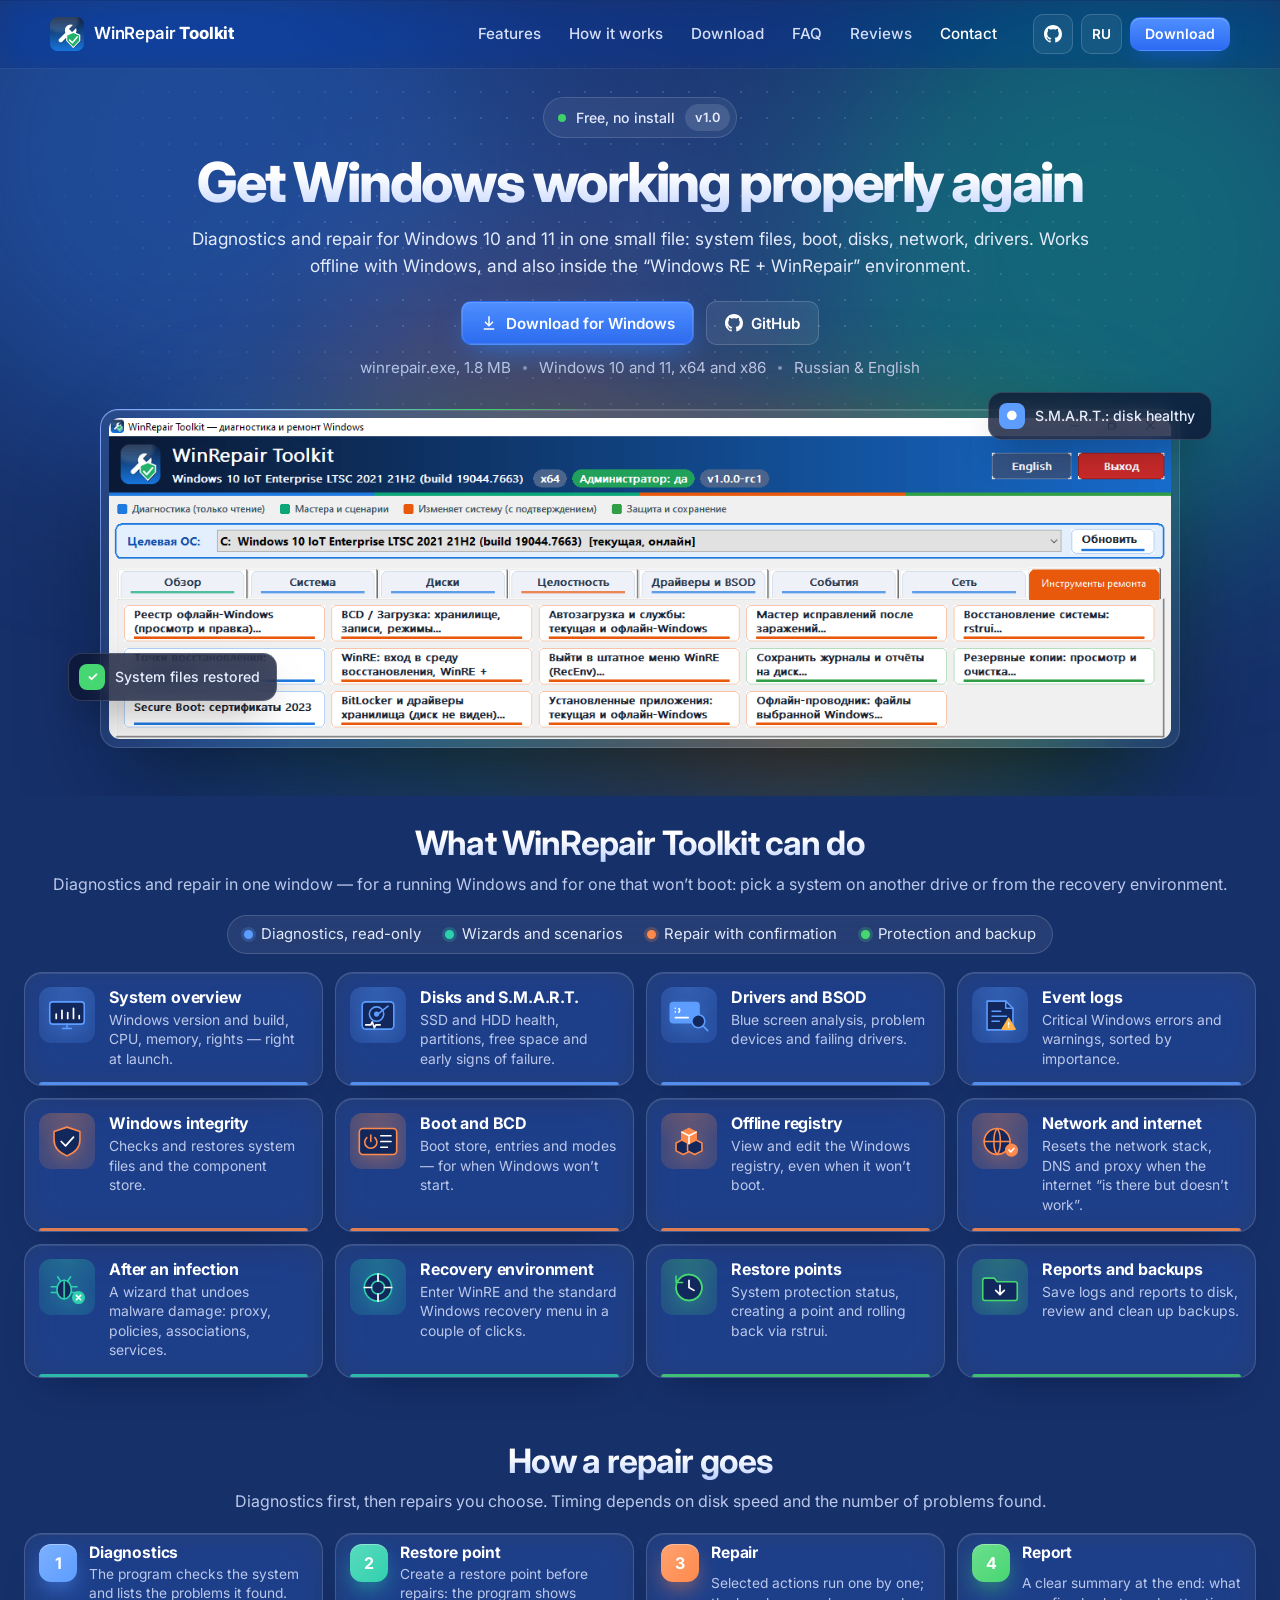
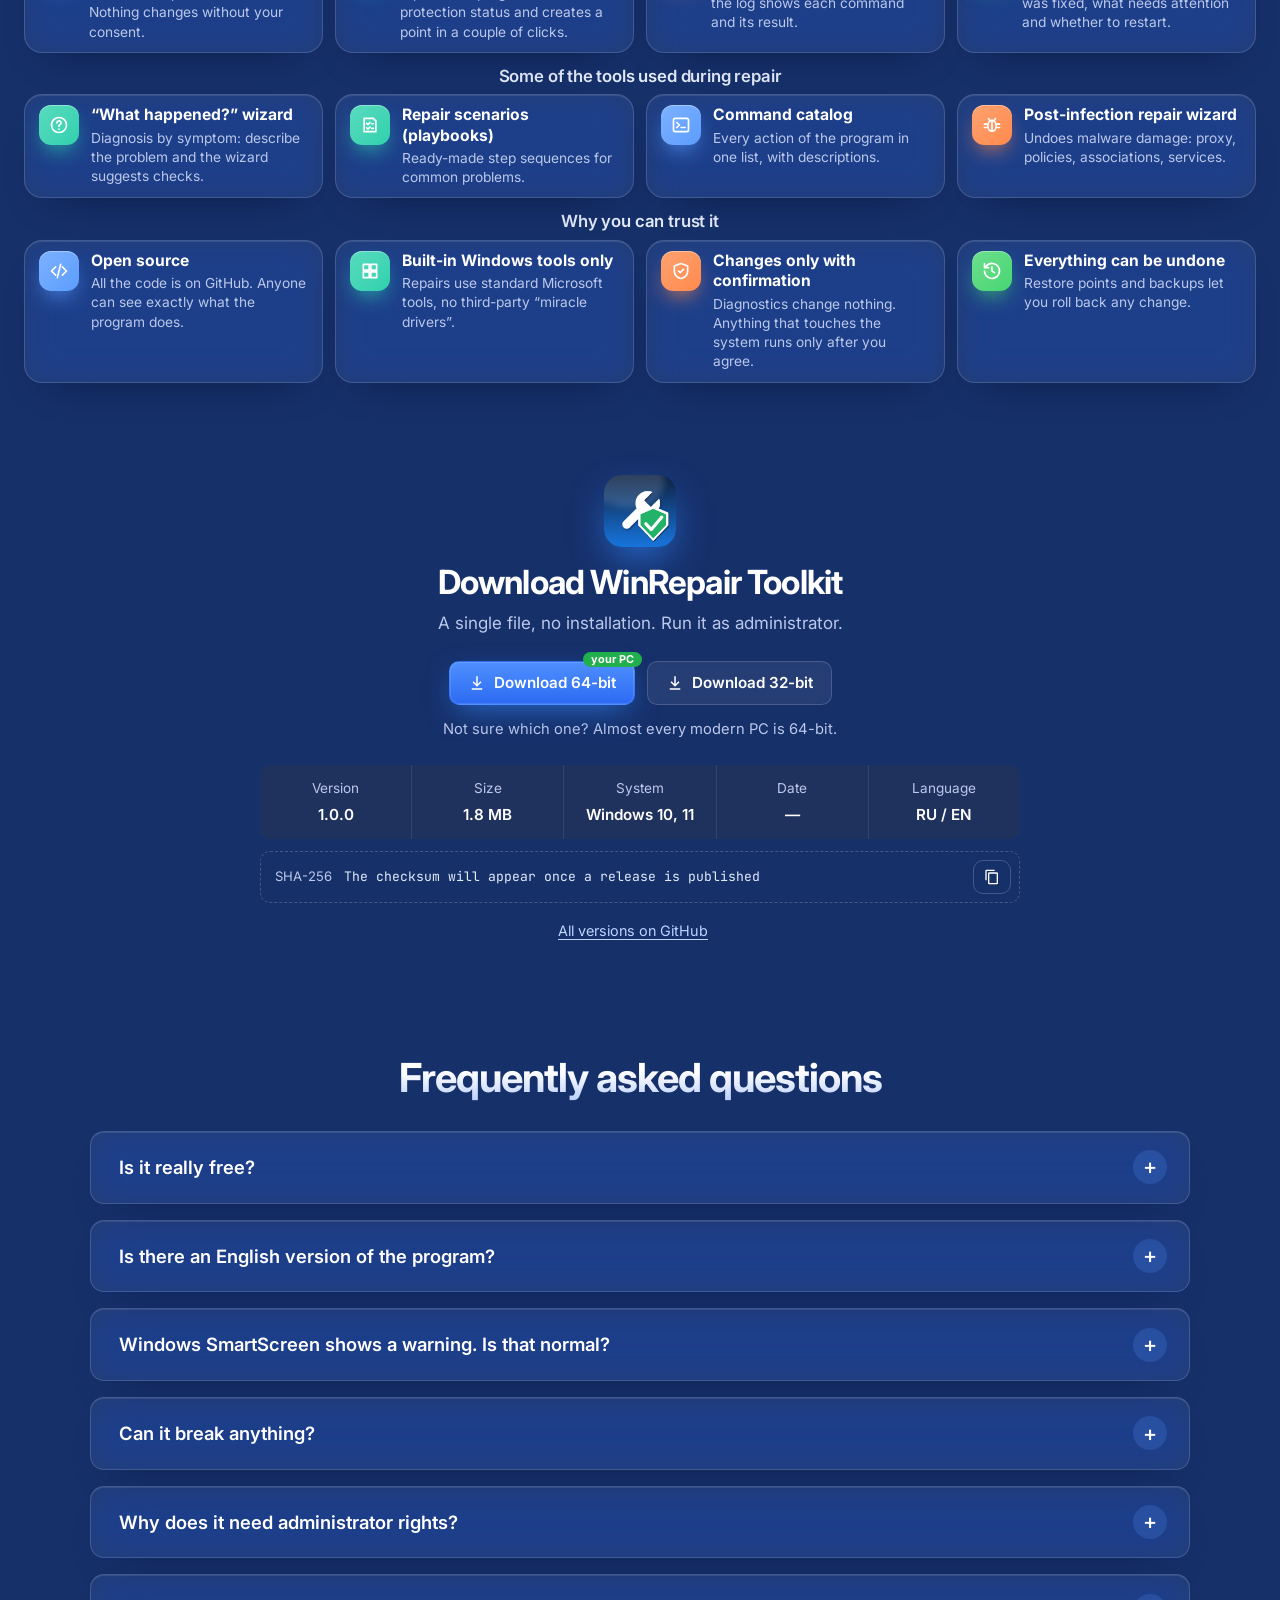
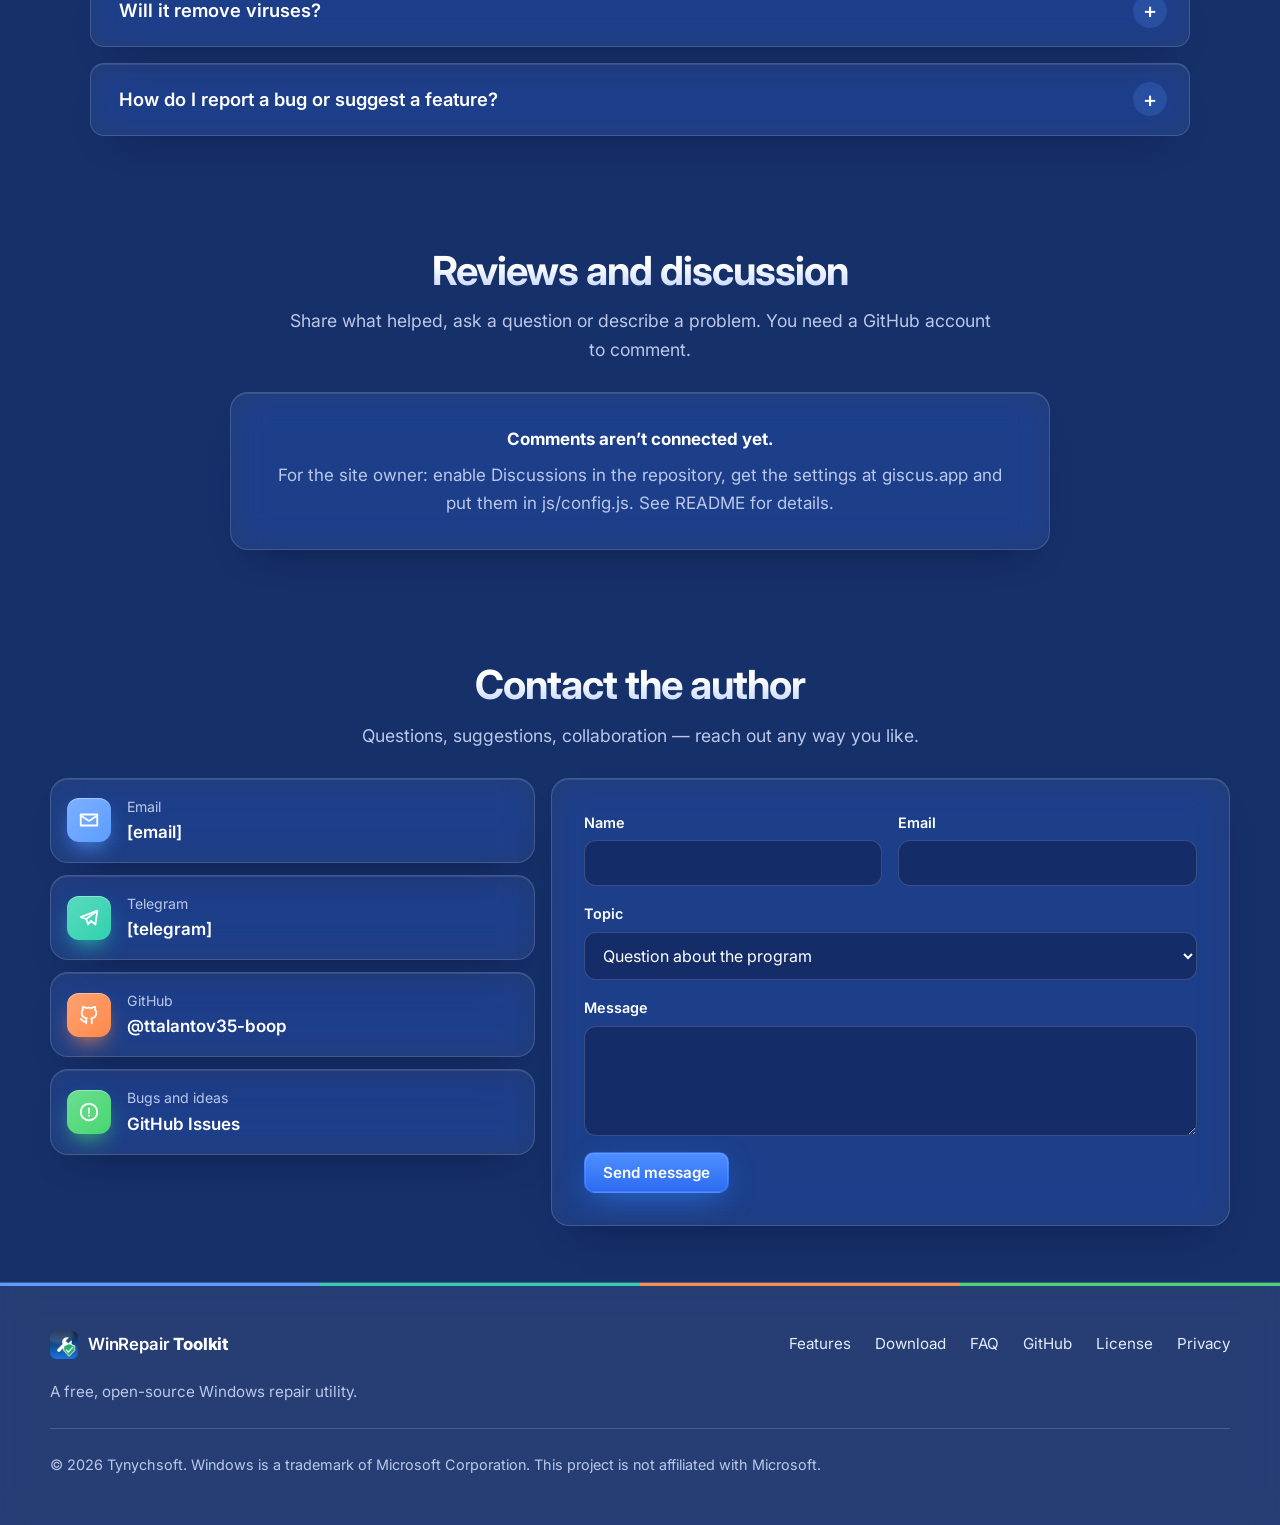
==== commit f52a3c19: "Убран список релизов, исправлен адрес сайта" ====
--- a/index.html
+++ b/index.html
@@ -9,14 +9,14 @@
   <link rel="icon" href="favicon.ico" sizes="any">
   <link rel="icon" href="img/favicon-32.png" type="image/png" sizes="32x32">
   <link rel="apple-touch-icon" href="img/apple-touch-icon.png">
-  <link rel="canonical" href="https://your-username.github.io/winrepair-toolkit/">
+  <link rel="canonical" href="https://ttalantov35-boop.github.io/winrepair.github.io/">
 
   <!-- Open Graph -->
   <meta property="og:type" content="website">
   <meta property="og:title" content="WinRepair Toolkit — ремонт Windows в один клик">
   <meta property="og:description" content="Бесплатная утилита с открытым кодом: диагностика и исправление неполадок Windows 10 и 11.">
-  <meta property="og:url" content="https://your-username.github.io/winrepair-toolkit/">
-  <meta property="og:image" content="https://your-username.github.io/winrepair-toolkit/img/og-image.png">
+  <meta property="og:url" content="https://ttalantov35-boop.github.io/winrepair.github.io/">
+  <meta property="og:image" content="https://ttalantov35-boop.github.io/winrepair.github.io/img/og-image.png">
   <meta property="og:locale" content="ru_RU">
   <meta property="og:locale:alternate" content="en_US">
   <meta name="twitter:card" content="summary_large_image">
@@ -371,12 +371,6 @@
           <p class="dl-more"><a class="js-gh-releases" href="#" target="_blank" rel="noopener" data-i18n="dl.all">Все версии на GitHub</a><span class="js-dl-count"></span></p>
         </div>
 
-        <aside class="dl-side">
-          <h3 data-i18n="dl.changes">Что нового</h3>
-          <ul class="changelog js-changelog">
-            <li class="muted" data-i18n="dl.changesEmpty">Список изменений подтянется из GitHub Releases после первого релиза.</li>
-          </ul>
-        </aside>
       </div>
     </section>
 
--- a/css/style.css
+++ b/css/style.css
@@ -402,13 +402,7 @@
 .section-dark h2, .section-dark h3, .section-dark b, .section-dark strong { color: #fff; }
 
 .dl-wrap { display: grid; grid-template-columns: minmax(0, 1fr); gap: var(--s4); max-width: 760px; }
-.dl-main, .dl-side { min-width: 0; }
-.dl-main, .dl-side {
-  padding: var(--s6); border-radius: 20px;
-  background: rgba(255,255,255,.05); border: 1px solid rgba(255,255,255,.12);
-  backdrop-filter: blur(10px);
-}
-.dl-main { text-align: center; display: flex; flex-direction: column; align-items: center; }
+.dl-main, .dl-main, .dl-main { text-align: center; display: flex; flex-direction: column; align-items: center; }
 .dl-appicon { width: 72px; height: 72px; border-radius: 18px; box-shadow: 0 16px 40px -10px #2F7BEA; }
 .dl-main h2 { margin-top: var(--s4); font-size: clamp(1.6rem, 2.6vw, 2.1rem); }
 .dl-sub { margin-top: var(--s2); color: var(--muted); }
@@ -432,16 +426,6 @@
 .dl-more { display: flex; flex-wrap: wrap; justify-content: center; gap: 4px 14px; margin-top: var(--s4); font-size: .9rem; color: var(--muted); }
 .dl-more a { color: #BFD3FF; }
 
-.dl-side { padding: var(--s5) var(--s6); }
-.dl-side h3 { font-size: 1rem; margin-bottom: var(--s3); }
-.changelog { list-style: none; padding: 0; margin: 0; display: grid; gap: var(--s4); font-size: .92rem; position: relative; }
-.changelog li { padding-left: 18px; position: relative; }
-.changelog li:not(.muted)::before { content: ''; position: absolute; left: 0; top: 7px; width: 8px; height: 8px; border-radius: 50%; background: #3FD06A; box-shadow: 0 0 0 4px rgba(63,208,106,.15); }
-.changelog .muted { color: var(--muted); padding-left: 0; }
-.changelog a { color: #BFD3FF; font-weight: 600; text-decoration: none; }
-.changelog a:hover { text-decoration: underline; }
-.changelog time { color: var(--muted); font-size: .82rem; margin-left: 8px; }
-.changelog p { color: var(--text); margin-top: 4px; display: -webkit-box; -webkit-line-clamp: 3; -webkit-box-orient: vertical; overflow: hidden; }
 
 /* ---------- FAQ ---------- */
 .faq { display: grid; gap: var(--s4); }
@@ -614,7 +598,7 @@
   .hero-meta .sep { display: none; }
   .hero-meta { flex-direction: column; gap: 2px; }
   .hero-badge { font-size: .8rem; }
-  .dl-main, .dl-side, .contact-form { padding: var(--s5); }
+  .dl-main, .contact-form { padding: var(--s5); }
   .footer-inner { grid-template-columns: 1fr; }
   .gh-link { display: none; }
 }
